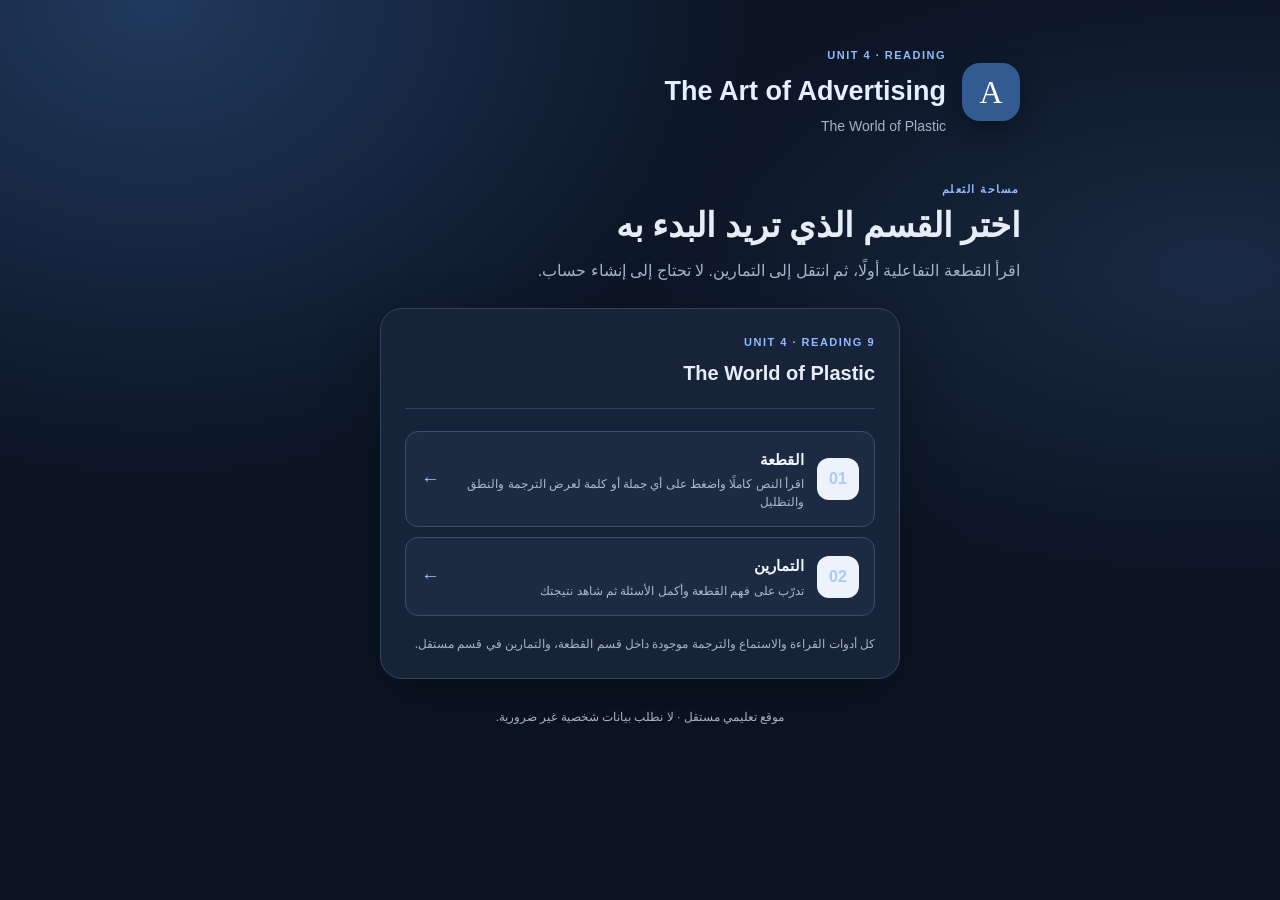
==== public/index.html @ c0469524 "Clarify interactions within the single reading section" ====
<!doctype html>
<html lang="ar" dir="rtl"><head><meta charset="utf-8"><meta name="viewport" content="width=device-width,initial-scale=1"><meta name="theme-color" content="#10233f"><meta name="description" content="The Art of Advertising — The World of Plastic"><title>The Art of Advertising | مساحة التعلم</title><link rel="stylesheet" href="./styles.css?v=5"><script src="./app.js" defer></script></head>
<body><main class="shell"><header class="brand"><div class="brand-mark" aria-hidden="true">A</div><div><p class="eyebrow">UNIT 4 · READING</p><h1>The Art of Advertising</h1><p class="subtitle">The World of Plastic</p></div></header>
<section class="intro"><p class="eyebrow">مساحة التعلم</p><h2>اختر القسم الذي تريد البدء به</h2><p>اقرأ القطعة التفاعلية أولًا، ثم انتقل إلى التمارين. لا تحتاج إلى إنشاء حساب.</p></section>
<section class="auth-card home-card" aria-label="أقسام الدرس"><div class="account-top"><div><p class="eyebrow">UNIT 4 · READING 9</p><h2>The World of Plastic</h2></div></div>
<nav class="learning-menu" aria-label="أقسام الدرس"><a class="learning-link" href="./textbook.html"><span class="menu-number">01</span><span><strong>القطعة</strong><small>اقرأ النص كاملًا واضغط على أي جملة أو كلمة لعرض الترجمة والنطق والتظليل</small></span><span class="menu-arrow" aria-hidden="true">←</span></a><a class="learning-link" href="./quiz.html"><span class="menu-number">02</span><span><strong>التمارين</strong><small>تدرّب على فهم القطعة وأكمل الأسئلة ثم شاهد نتيجتك</small></span><span class="menu-arrow" aria-hidden="true">←</span></a></nav><p class="home-note">كل أدوات القراءة والاستماع والترجمة موجودة داخل قسم القطعة، والتمارين في قسم مستقل.</p></section><footer><p>موقع تعليمي مستقل · لا نطلب بيانات شخصية غير ضرورية.</p></footer></main></body></html>
---- public/styles.css ----
:root{color-scheme:light;--navy:#10233f;--blue:#2457a6;--ink:#17263c;--muted:#68778d;--line:#dce4ef;--paper:#fff;--bg:#f3f6fb;--mint:#e9f7f2}*{box-sizing:border-box}body{margin:0;min-height:100vh;background:radial-gradient(circle at 15% 5%,#e3edff 0,transparent 34%),var(--bg);color:var(--ink);font-family:Tahoma,Arial,sans-serif;line-height:1.7}.shell{width:min(100% - 32px,760px);margin:0 auto;padding:46px 0 24px}.brand{display:flex;align-items:center;gap:16px;color:var(--navy)}.brand-mark{display:grid;place-items:center;width:58px;height:58px;border-radius:18px;background:var(--navy);color:#fff;font-family:Georgia,serif;font-size:32px;box-shadow:0 10px 24px #10233f24}.eyebrow{margin:0 0 4px;color:var(--blue);font-size:11px;font-weight:800;letter-spacing:1.5px}h1,h2,p{margin-top:0}h1{margin-bottom:0;font-size:clamp(20px,4vw,27px);direction:ltr;text-align:right}.subtitle{margin:0;color:var(--muted);font-size:14px;direction:ltr;text-align:right}.intro{margin:42px 0 24px;max-width:620px}.intro h2{margin:4px 0 8px;font-size:clamp(23px,5vw,34px);line-height:1.35}.intro>p:last-child{margin:0;color:var(--muted)}.auth-card{max-width:520px;margin-inline:auto;padding:24px;background:var(--paper);border:1px solid var(--line);border-radius:22px;box-shadow:0 18px 50px #19365d0d}.tabs{display:grid;grid-template-columns:1fr 1fr;gap:6px;padding:5px;background:#f0f3f8;border-radius:13px;margin-bottom:24px}.tab,button,input{font:inherit}.tab{border:0;border-radius:10px;padding:10px 8px;background:transparent;color:#526176;font-weight:700;cursor:pointer}.tab.active{background:#fff;color:var(--navy);box-shadow:0 2px 8px #152b4912}form h2,.account-panel h2{font-size:23px;margin-bottom:4px}.form-hint{color:var(--muted);font-size:14px;margin-bottom:20px}label{display:block;font-weight:700;font-size:14px;margin:15px 0 6px}input{width:100%;min-height:48px;padding:10px 13px;border:1px solid #cbd6e5;border-radius:11px;background:#fff;color:var(--ink);outline:none}input:focus{border-color:var(--blue);box-shadow:0 0 0 3px #2457a61a}small{display:block;color:var(--muted);font-size:11px;margin-top:5px}.primary,.secondary{width:100%;min-height:48px;border:0;border-radius:12px;font-weight:800;cursor:pointer;margin-top:14px}.primary{background:var(--navy);color:#fff}.primary:disabled{opacity:.65;cursor:wait}.secondary{background:#edf2f8;color:var(--navy)}.message{min-height:24px;margin:12px 0 0;font-size:13px;color:#a12a2a}.message.success{color:#176b4b}.account-panel{text-align:center;padding:14px 0 2px}.success-mark{display:grid;place-items:center;width:54px;height:54px;border-radius:50%;margin:0 auto 12px;background:var(--mint);color:#176b4b;font-size:28px;font-weight:900}.account-panel p{margin-bottom:8px}footer{text-align:center;color:var(--muted);font-size:12px;margin-top:28px}[hidden]{display:none!important}@media(max-width:520px){.shell{padding-top:28px}.intro{margin-top:32px}.auth-card{padding:18px;border-radius:18px}}
.account-panel{text-align:right;padding:0}.account-top{display:flex;align-items:center;justify-content:space-between;gap:12px;padding-bottom:18px;border-bottom:1px solid var(--line)}.account-top h2{margin:0;font-size:20px}.logout-link{border:0;background:#edf2f8;color:var(--navy);border-radius:9px;padding:8px 12px;font:inherit;font-size:12px;font-weight:700;cursor:pointer}.lesson-heading{display:flex;justify-content:space-between;align-items:center;padding:25px 0 12px}.lesson-heading h2{direction:ltr;text-align:right;font-size:clamp(22px,4vw,30px);margin:2px 0}.lesson-heading .form-hint{margin:0}.lesson-number{display:grid;place-items:center;width:48px;height:48px;border-radius:15px;background:#edf2fb;color:var(--blue);font-weight:900}.learning-section{padding:20px 0;border-top:1px solid var(--line)}.section-heading{display:flex;justify-content:space-between;align-items:center;gap:10px}.section-heading h3{font-size:19px;margin:0}.section-tag{padding:5px 10px;border-radius:20px;background:#edf2fb;color:var(--blue);font-size:11px;font-weight:700}.section-note{font-size:12px;color:var(--muted);margin:10px 0 14px}.speed-control{display:flex;align-items:center;gap:10px;margin:14px 0;padding:10px 12px;background:#f5f7fb;border-radius:12px;font-size:12px}.speed-control label{margin:0;white-space:nowrap}.speed-control input{min-height:0;padding:0;flex:1;accent-color:var(--blue)}.speed-control output{min-width:42px;text-align:left;direction:ltr;font-weight:700}.reading-list,.vocabulary-grid{display:grid;gap:10px}.reading-card,.vocab-card{border:1px solid var(--line);border-radius:13px;padding:13px;background:#fff}.reading-card-top{display:flex;justify-content:space-between;align-items:center;gap:10px}.reading-card-top strong{font-size:11px;color:var(--blue)}.sentence-en{direction:ltr;text-align:left;font-family:Arial,sans-serif;font-size:16px;line-height:1.55;margin:10px 0}.sentence-ar{margin:8px 0 0;padding-top:8px;border-top:1px dashed var(--line);font-size:13px;color:#40516a}.sentence-ar[hidden]{display:none}.mini-actions{display:flex;gap:7px;flex-wrap:wrap}.mini-button{border:1px solid var(--line);background:#f7f9fc;color:var(--navy);border-radius:8px;padding:6px 10px;font:inherit;font-size:11px;cursor:pointer}.mini-button:focus-visible,.tab:focus-visible,button:focus-visible{outline:3px solid #7da6e8;outline-offset:2px}.vocabulary-grid{grid-template-columns:repeat(2,minmax(0,1fr))}.vocab-card{min-width:0}.vocab-word{font-family:Arial,sans-serif;direction:ltr;text-align:left;font-weight:700;font-size:16px;margin:0 0 7px}.vocab-meaning{font-size:13px;color:#40516a;margin:10px 0 0}.vocab-meaning[hidden]{display:none}.quiz-question{padding:13px 0;border-bottom:1px solid var(--line)}.quiz-question p{margin:0 0 9px;font-size:14px;font-weight:700}.quiz-options{display:grid;gap:7px}.quiz-option{display:flex;align-items:center;gap:8px;padding:8px 10px;border:1px solid var(--line);border-radius:9px;font-size:13px;cursor:pointer}.quiz-option input{width:16px;min-height:16px;margin:0;accent-color:var(--blue)}.quiz-result{font-size:13px;font-weight:700;margin:12px 0 0;color:#176b4b}.lesson-message{min-height:20px;font-size:12px;color:var(--muted);margin:10px 0 0}@media(max-width:420px){.vocabulary-grid{grid-template-columns:1fr}.account-top{align-items:flex-start}.speed-control{gap:7px}}


.local-badge{display:inline-flex;align-items:center;padding:6px 10px;border-radius:20px;background:#e9f7f2;color:#176b4b;font-size:11px;font-weight:800;white-space:nowrap}

/* Separate learning pages */
.page-nav{display:flex;flex-wrap:wrap;gap:7px;margin:22px 0 0;padding:7px;background:#eaf0f8;border-radius:13px}
.page-nav a{flex:1 1 auto;text-align:center;text-decoration:none;color:#526176;padding:9px 12px;border-radius:9px;font-size:13px;font-weight:700}
.page-nav a.current{background:#fff;color:var(--navy);box-shadow:0 2px 8px #152b4912}
.page-intro{margin-top:30px}
.lesson-page{margin-top:0}
.learning-menu{display:grid;gap:10px;margin-top:22px}
.learning-link{display:flex;align-items:center;gap:13px;padding:15px;border:1px solid var(--line);border-radius:13px;background:#fff;color:var(--ink);text-decoration:none;transition:border-color .15s,transform .15s}
.learning-link:hover{border-color:#9db5d8;transform:translateY(-1px)}
.learning-link>span:nth-child(2){display:grid;gap:3px;flex:1}
.learning-link strong{font-size:15px;color:var(--navy)}
.learning-link small{margin:0;font-size:12px;line-height:1.5}
.menu-number{display:grid;place-items:center;flex:0 0 42px;height:42px;border-radius:12px;background:#edf2fb;color:var(--blue);font-weight:900}
.menu-arrow{font-size:19px;color:var(--blue)}
.home-note{margin:18px 0 0;color:var(--muted);font-size:12px}
@media(max-width:420px){.page-nav{gap:4px}.page-nav a{padding:8px 7px;font-size:12px}.learning-link{padding:12px;gap:9px}}

/* Dark learning theme */
:root{color-scheme:dark;--navy:#e6efff;--blue:#8db8ff;--ink:#e7edf7;--muted:#a5b2c7;--line:#34445c;--paper:#172338;--bg:#0b1423;--mint:#173c36}
body{background:radial-gradient(ellipse at 12% 0%,#20395d 0,transparent 38%),radial-gradient(ellipse at 95% 30%,#1a2a43 0,transparent 35%),#0b1423;color:var(--ink)}
.brand{color:#e6efff}.brand-mark{background:#315b91;color:#fff;box-shadow:0 10px 28px #0005}
.eyebrow{color:#91baff}.subtitle{color:#a5b2c7}
.auth-card{background:#172338;border-color:#34445c;box-shadow:0 20px 55px #0004}
.tabs{background:#101c2e}.tab{color:#b5c2d5}.tab.active{background:#263a57;color:#fff;box-shadow:0 2px 9px #0004}
input{background:#0f1b2d;border-color:#40516a;color:#edf4ff}
input:focus{border-color:#8db8ff;box-shadow:0 0 0 3px #8db8ff25}
.primary{background:#315f96;color:#fff}.secondary,.logout-link{background:#253650;color:#e7edf7}
.speed-control{background:#101c2e;color:#dce7f7}.speed-control input{background:transparent;accent-color:#8db8ff}
.reading-card,.vocab-card,.learning-link{background:#1d2b42;border-color:#3a4c66;color:#e7edf7}
.reading-card-top strong,.section-tag,.menu-number{color:#a9caff}
.sentence-ar,.vocab-meaning{color:#c1cee0;border-color:#40516a}
.mini-button,.page-nav{background:#253650;border-color:#40516a;color:#e4edfb}
.page-nav a{color:#c3d0e3}.page-nav a.current{background:#3b5d88;color:#fff;box-shadow:0 2px 8px #0004}
.lesson-number{background:#253b5b;color:#a9caff}

.quiz-option{border-color:#40516a;color:#e7edf7}.quiz-option:has(input:checked){background:#263e5e;border-color:#8db8ff}
.local-badge{background:#173c36;color:#a9ead4}
.learning-link:hover{border-color:#8db8ff;background:#233650}
.learning-link strong{color:#f0f5ff}.learning-link small{color:#aab9cf}
.menu-arrow{color:#9dc2ff}.home-note,footer,.section-note,.lesson-message{color:#a5b2c7}
.success-mark{background:#173c36;color:#a9ead4}
.message.success,.quiz-result{color:#8de0bd}
@media(prefers-reduced-motion:reduce){*{scroll-behavior:auto!important;transition:none!important}}


/* Final practice result page */
.final-score{display:grid;gap:5px;text-align:center;padding:22px 16px;margin-bottom:20px;border:1px solid #3b705f;border-radius:16px;background:#173c36}.final-score strong{font-size:clamp(32px,8vw,46px);line-height:1.2;color:#a9ead4;direction:ltr}.final-score span{font-size:14px;color:#d3eee4}.wrong-list{display:grid;gap:12px}.wrong-answer{padding:14px;border:1px solid #704b56;border-radius:12px;background:#2b2635}.wrong-question{font-weight:800;margin-bottom:10px}.answer-line{margin:6px 0;font-size:13px}.answer-line strong{color:#ffb5b5}.correct-line strong{color:#8de0bd}.result-retry{display:grid;place-items:center;text-decoration:none;text-align:center;padding:12px}.result-empty{padding:16px;border:1px solid #3b705f;border-radius:12px;background:#173c36;color:#a9ead4;text-align:center;font-weight:800}

/* Clear navigation from final results */
.result-home{display:grid;place-items:center;text-decoration:none;text-align:center;padding:14px 16px;min-height:56px;font-size:16px;font-weight:900;letter-spacing:.1px;box-shadow:0 6px 18px #0003;border:2px solid #8db8ff}
.result-home:focus-visible{outline:3px solid #a9caff;outline-offset:4px}

/* Interactive word pronunciation and four practice formats */
.word-token{display:inline;border:0;padding:0 1px;margin:0;background:transparent;color:inherit;font:inherit;line-height:inherit;text-decoration:underline;text-decoration-style:dotted;text-decoration-color:#8db8ff;text-underline-offset:3px;cursor:pointer;border-radius:3px}
.word-token:hover,.word-token:focus-visible{background:#315f9630;outline:2px solid #8db8ff;outline-offset:2px}
.quiz-section-title{margin:24px 0 8px;padding:10px 12px;border-right:4px solid #8db8ff;border-radius:8px;background:#253650;color:#f0f5ff;font-size:15px}
.quiz-question{scroll-margin-top:16px}

/* Keep sentence actions on the left side of each English sentence */
.sentence-row{display:grid;grid-template-columns:minmax(0,1fr) auto;gap:10px;align-items:start;padding:5px 0}
.sentence-row .sentence-en{grid-column:1;grid-row:1;min-width:0;margin:9px 0}
.sentence-row .mini-actions{grid-column:2;grid-row:1;display:grid;justify-items:stretch;gap:6px;padding-top:5px}
.sentence-row .sentence-ar{grid-column:1/-1;grid-row:2;margin-top:0}
@media(max-width:380px){.sentence-row{gap:6px}.sentence-row .mini-button{padding:6px 7px;font-size:10px}}


/* Interactive textbook page 60 recreation based on the supplied source page */
.textbook-body{background:#e7eaf0;color:#292b31}
.textbook-shell{width:min(100% - 24px,1040px);margin:0 auto;padding:18px 0 32px}
.textbook-top{margin-top:18px;background:#a85b9e;color:#fff}
.textbook-unit{padding:12px 24px;font:22px Georgia,serif;letter-spacing:.2px}
.textbook-unit span{margin-inline-start:16px}
.textbook-reading{display:flex;align-items:center;gap:12px;padding:14px 24px;background:#fff;color:#222;font-size:27px;font-weight:800}
.textbook-reading strong{font-size:38px;color:#39aa70}
.textbook-before{padding:14px 24px;background:#fff;color:#333}
.textbook-before h2{color:#38a96f;font-size:19px;margin:0 0 8px}
.textbook-before p{margin:5px 0;font:14px Arial,sans-serif;direction:ltr;text-align:left}
.textbook-before b{display:inline-block;margin-right:8px}
.textbook-paper{position:relative;margin:0 auto;background:#fff;color:#252525;border:1px solid #c9c9c9;box-shadow:0 5px 12px #0002;padding:24px 28px 18px 54px}
.textbook-title{display:flex;align-items:baseline;justify-content:space-between;gap:10px;margin:0 0 16px;padding:0 0 12px;border-bottom:1px solid #e3e3e3}
.textbook-title span{font:bold clamp(28px,5vw,48px) Arial,sans-serif;letter-spacing:-1.5px;color:#a75f69;text-shadow:2px 3px 2px #bbb}
.textbook-title small{font:11px Tahoma,sans-serif;color:#666;white-space:nowrap}
.textbook-columns{position:relative;columns:2;column-gap:30px;column-rule:1px solid #ddd;direction:ltr}
.textbook-paragraph{position:relative;break-inside:avoid-column;display:flex;gap:7px;margin:0 0 8px;direction:ltr}
.textbook-paragraph-number{flex:0 0 13px;color:#b45d62;font:14px Georgia,serif}
.textbook-paragraph-content{min-width:0;flex:1}
.textbook-paragraph .sentence-row{direction:rtl;grid-template-columns:minmax(0,1fr) 74px;gap:6px;border-bottom:1px dotted #eee}
.textbook-paragraph .sentence-en{font:14px/1.38 Georgia,"Times New Roman",serif;color:#252525;margin:3px 0;overflow-wrap:anywhere}
.textbook-paragraph .mini-actions{display:grid;grid-column:2;grid-row:1;align-content:start;gap:4px}
.textbook-paragraph .mini-button{padding:3px 4px;font:10px Tahoma,sans-serif;white-space:nowrap;background:#f2f4f8;color:#23364f;border-color:#d5dbe4}
.textbook-paragraph .sentence-ar{grid-column:1/-1;grid-row:2;font:12px/1.55 Tahoma,sans-serif;color:#34465f;margin:0;padding:5px 0}
.textbook-paragraph .word-token{color:inherit;text-decoration-color:#9aabbf}
.textbook-timeline{margin:18px 0 0;padding:12px 18px;background:#ffedcf;color:#332b26;border:1px solid #e8d6b4}
.timeline-years{display:flex;justify-content:space-between;border-top:2px solid #c9a777;padding-top:7px;font:13px Georgia,serif;direction:ltr}
.textbook-timeline p{margin:10px 0 0;font:bold italic 15px Georgia,serif;direction:ltr;text-align:left}
.textbook-footer{display:flex;justify-content:space-between;color:#68778d;font-size:12px;margin-top:12px}
@media(max-width:700px){.textbook-paper{padding:16px 12px 14px 20px}.textbook-columns{columns:1}.textbook-title{display:block}.textbook-title small{display:block;margin-top:4px}.textbook-paragraph .sentence-row{direction:rtl;grid-template-columns:minmax(0,1fr) 70px}.textbook-paragraph .sentence-en{font-size:15px}}


/* More readable textbook lines and contextual word tools */
.textbook-paragraph .sentence-row{
  row-gap:7px;
  padding:9px 0 11px;
  margin:0 0 5px;
  border-bottom:1px solid #e5e8ed;
}
.textbook-paragraph .sentence-en{
  line-height:1.78;
  letter-spacing:.08px;
}
.textbook-paragraph .mini-actions{padding-top:8px}
.textbook-paragraph .word-action-panel{
  grid-column:1/-1;
  grid-row:2;
  display:flex;
  align-items:center;
  flex-wrap:wrap;
  gap:7px;
  padding:7px 9px;
  border:1px solid #cbd9ec;
  border-radius:9px;
  background:#edf4ff;
  direction:rtl;
}
.textbook-paragraph .word-action-panel[hidden]{display:none}
.textbook-paragraph .word-action-panel .mini-button{
  min-height:30px;
  padding:5px 9px;
  font-size:11px;
  background:#fff;
  border-color:#b8cbe4;
}
.textbook-paragraph .selected-word-meaning{
  flex-basis:100%;
  color:#243d5e;
  font:12px/1.7 Tahoma,sans-serif;
}
.textbook-paragraph .word-token.selected{
  background:#ffe08a;
  color:#30220a;
  outline:2px solid #e3b84f;
  outline-offset:1px;
  border-radius:3px;
  text-decoration:none;
}
.textbook-paragraph .sentence-ar{grid-row:3}
@media(max-width:700px){
  .textbook-paragraph .sentence-row{padding:11px 0 13px;row-gap:9px}
  .textbook-paragraph .sentence-en{font-size:16px;line-height:1.85}
  .textbook-paragraph .mini-actions{gap:6px}
}


/* Keep sentence controls in a dedicated left column beside each sentence. */
.textbook-paragraph .sentence-row{
  display:grid;
  grid-template-columns:112px minmax(0,1fr);
  grid-template-rows:auto auto auto;
  column-gap:12px;
  row-gap:6px;
  align-items:start;
  padding:10px 0 12px;
  margin:0 0 5px;
  border-bottom:1px solid #e5e8ed;
  direction:ltr;
}
.textbook-paragraph .sentence-row .sentence-en{
  grid-column:2;
  grid-row:1;
  width:100%;
  margin:0;
  font-size:15px;
  line-height:1.75;
  overflow-wrap:break-word;
  direction:ltr;
}
.textbook-paragraph .sentence-row .mini-actions{
  grid-column:1;
  grid-row:1;
  display:flex;
  flex-direction:column;
  flex-wrap:wrap;
  justify-content:flex-start;
  align-items:stretch;
  gap:6px;
  padding:0;
  direction:rtl;
}
.textbook-paragraph .sentence-row .mini-actions .mini-button{
  min-height:30px;
  padding:5px 8px;
  font-size:11px;
}
.textbook-paragraph .sentence-row .word-action-panel{grid-column:2;grid-row:2}
.textbook-paragraph .sentence-row .sentence-ar{
  grid-column:2;
  grid-row:3;
  width:100%;
  margin:0;
  padding:5px 8px;
  border-right:3px solid #8db8ff;
  border-radius:4px;
  background:#f5f8fd;
  font-size:13px;
  line-height:1.7;
  direction:rtl;
}
@media(max-width:700px){
  .textbook-paragraph .sentence-row{
    grid-template-columns:minmax(0,1fr);
    grid-template-rows:auto auto auto auto;
    row-gap:8px;
    padding:11px 0 13px;
  }
  .textbook-paragraph .sentence-row .sentence-en{grid-column:1;grid-row:1;font-size:16px;line-height:1.8}
  .textbook-paragraph .sentence-row .mini-actions{
    grid-column:1;grid-row:2;flex-direction:row;align-items:center;flex-wrap:wrap;gap:7px;
  }
  .textbook-paragraph .sentence-row .word-action-panel{grid-column:1;grid-row:3}
  .textbook-paragraph .sentence-row .sentence-ar{grid-column:1;grid-row:4}
}
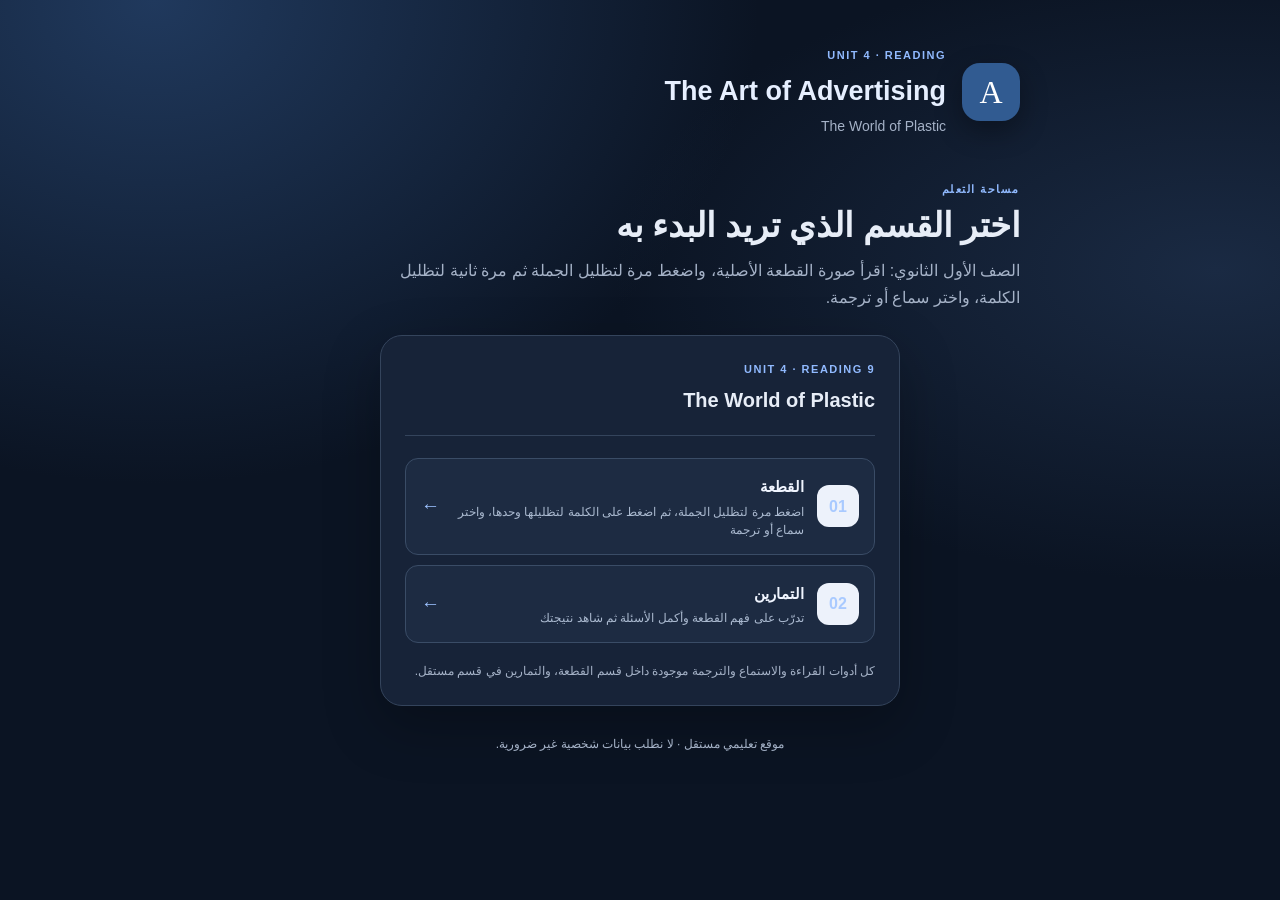
==== commit 81afd282: "Clarify first-secondary reading interaction" ====
--- a/public/index.html
+++ b/public/index.html
@@ -1,6 +1,6 @@
 <!doctype html>
-<html lang="ar" dir="rtl"><head><meta charset="utf-8"><meta name="viewport" content="width=device-width,initial-scale=1"><meta name="theme-color" content="#10233f"><meta name="description" content="The Art of Advertising — The World of Plastic"><title>The Art of Advertising | مساحة التعلم</title><link rel="stylesheet" href="./styles.css?v=5"><script src="./app.js" defer></script></head>
+<html lang="ar" dir="rtl"><head><meta charset="utf-8"><meta name="viewport" content="width=device-width,initial-scale=1"><meta name="theme-color" content="#10233f"><meta name="description" content="The Art of Advertising — The World of Plastic"><title>The Art of Advertising | مساحة التعلم</title><link rel="stylesheet" href="./styles.css?v=9"><script src="./app.js" defer></script></head>
 <body><main class="shell"><header class="brand"><div class="brand-mark" aria-hidden="true">A</div><div><p class="eyebrow">UNIT 4 · READING</p><h1>The Art of Advertising</h1><p class="subtitle">The World of Plastic</p></div></header>
-<section class="intro"><p class="eyebrow">مساحة التعلم</p><h2>اختر القسم الذي تريد البدء به</h2><p>اقرأ القطعة التفاعلية أولًا، ثم انتقل إلى التمارين. لا تحتاج إلى إنشاء حساب.</p></section>
+<section class="intro"><p class="eyebrow">مساحة التعلم</p><h2>اختر القسم الذي تريد البدء به</h2><p>الصف الأول الثانوي: اقرأ صورة القطعة الأصلية، واضغط مرة لتظليل الجملة ثم مرة ثانية لتظليل الكلمة، واختر سماع أو ترجمة.</p></section>
 <section class="auth-card home-card" aria-label="أقسام الدرس"><div class="account-top"><div><p class="eyebrow">UNIT 4 · READING 9</p><h2>The World of Plastic</h2></div></div>
-<nav class="learning-menu" aria-label="أقسام الدرس"><a class="learning-link" href="./textbook.html"><span class="menu-number">01</span><span><strong>القطعة</strong><small>اقرأ النص كاملًا واضغط على أي جملة أو كلمة لعرض الترجمة والنطق والتظليل</small></span><span class="menu-arrow" aria-hidden="true">←</span></a><a class="learning-link" href="./quiz.html"><span class="menu-number">02</span><span><strong>التمارين</strong><small>تدرّب على فهم القطعة وأكمل الأسئلة ثم شاهد نتيجتك</small></span><span class="menu-arrow" aria-hidden="true">←</span></a></nav><p class="home-note">كل أدوات القراءة والاستماع والترجمة موجودة داخل قسم القطعة، والتمارين في قسم مستقل.</p></section><footer><p>موقع تعليمي مستقل · لا نطلب بيانات شخصية غير ضرورية.</p></footer></main></body></html>+<nav class="learning-menu" aria-label="أقسام الدرس"><a class="learning-link" href="./textbook.html"><span class="menu-number">01</span><span><strong>القطعة</strong><small>اضغط مرة لتظليل الجملة، ثم اضغط على الكلمة لتظليلها وحدها، واختر سماع أو ترجمة</small></span><span class="menu-arrow" aria-hidden="true">←</span></a><a class="learning-link" href="./quiz.html"><span class="menu-number">02</span><span><strong>التمارين</strong><small>تدرّب على فهم القطعة وأكمل الأسئلة ثم شاهد نتيجتك</small></span><span class="menu-arrow" aria-hidden="true">←</span></a></nav><p class="home-note">كل أدوات القراءة والاستماع والترجمة موجودة داخل قسم القطعة، والتمارين في قسم مستقل.</p></section><footer><p>موقع تعليمي مستقل · لا نطلب بيانات شخصية غير ضرورية.</p></footer></main></body></html>
--- a/public/styles.css
+++ b/public/styles.css
@@ -70,158 +70,45 @@
 @media(max-width:380px){.sentence-row{gap:6px}.sentence-row .mini-button{padding:6px 7px;font-size:10px}}
 
 
-/* Interactive textbook page 60 recreation based on the supplied source page */
-.textbook-body{background:#e7eaf0;color:#292b31}
-.textbook-shell{width:min(100% - 24px,1040px);margin:0 auto;padding:18px 0 32px}
-.textbook-top{margin-top:18px;background:#a85b9e;color:#fff}
-.textbook-unit{padding:12px 24px;font:22px Georgia,serif;letter-spacing:.2px}
-.textbook-unit span{margin-inline-start:16px}
-.textbook-reading{display:flex;align-items:center;gap:12px;padding:14px 24px;background:#fff;color:#222;font-size:27px;font-weight:800}
-.textbook-reading strong{font-size:38px;color:#39aa70}
-.textbook-before{padding:14px 24px;background:#fff;color:#333}
-.textbook-before h2{color:#38a96f;font-size:19px;margin:0 0 8px}
-.textbook-before p{margin:5px 0;font:14px Arial,sans-serif;direction:ltr;text-align:left}
-.textbook-before b{display:inline-block;margin-right:8px}
-.textbook-paper{position:relative;margin:0 auto;background:#fff;color:#252525;border:1px solid #c9c9c9;box-shadow:0 5px 12px #0002;padding:24px 28px 18px 54px}
-.textbook-title{display:flex;align-items:baseline;justify-content:space-between;gap:10px;margin:0 0 16px;padding:0 0 12px;border-bottom:1px solid #e3e3e3}
-.textbook-title span{font:bold clamp(28px,5vw,48px) Arial,sans-serif;letter-spacing:-1.5px;color:#a75f69;text-shadow:2px 3px 2px #bbb}
-.textbook-title small{font:11px Tahoma,sans-serif;color:#666;white-space:nowrap}
-.textbook-columns{position:relative;columns:2;column-gap:30px;column-rule:1px solid #ddd;direction:ltr}
-.textbook-paragraph{position:relative;break-inside:avoid-column;display:flex;gap:7px;margin:0 0 8px;direction:ltr}
-.textbook-paragraph-number{flex:0 0 13px;color:#b45d62;font:14px Georgia,serif}
-.textbook-paragraph-content{min-width:0;flex:1}
-.textbook-paragraph .sentence-row{direction:rtl;grid-template-columns:minmax(0,1fr) 74px;gap:6px;border-bottom:1px dotted #eee}
-.textbook-paragraph .sentence-en{font:14px/1.38 Georgia,"Times New Roman",serif;color:#252525;margin:3px 0;overflow-wrap:anywhere}
-.textbook-paragraph .mini-actions{display:grid;grid-column:2;grid-row:1;align-content:start;gap:4px}
-.textbook-paragraph .mini-button{padding:3px 4px;font:10px Tahoma,sans-serif;white-space:nowrap;background:#f2f4f8;color:#23364f;border-color:#d5dbe4}
-.textbook-paragraph .sentence-ar{grid-column:1/-1;grid-row:2;font:12px/1.55 Tahoma,sans-serif;color:#34465f;margin:0;padding:5px 0}
-.textbook-paragraph .word-token{color:inherit;text-decoration-color:#9aabbf}
-.textbook-timeline{margin:18px 0 0;padding:12px 18px;background:#ffedcf;color:#332b26;border:1px solid #e8d6b4}
-.timeline-years{display:flex;justify-content:space-between;border-top:2px solid #c9a777;padding-top:7px;font:13px Georgia,serif;direction:ltr}
-.textbook-timeline p{margin:10px 0 0;font:bold italic 15px Georgia,serif;direction:ltr;text-align:left}
-.textbook-footer{display:flex;justify-content:space-between;color:#68778d;font-size:12px;margin-top:12px}
-@media(max-width:700px){.textbook-paper{padding:16px 12px 14px 20px}.textbook-columns{columns:1}.textbook-title{display:block}.textbook-title small{display:block;margin-top:4px}.textbook-paragraph .sentence-row{direction:rtl;grid-template-columns:minmax(0,1fr) 70px}.textbook-paragraph .sentence-en{font-size:15px}}
-
-
-/* More readable textbook lines and contextual word tools */
-.textbook-paragraph .sentence-row{
-  row-gap:7px;
-  padding:9px 0 11px;
-  margin:0 0 5px;
-  border-bottom:1px solid #e5e8ed;
+/* Original textbook page image and two-step sentence/word selection */
+.textbook-body{color-scheme:light;background:#edf2f7;color:#17263c}
+.textbook-shell{width:min(100% - 24px,1040px);margin:0 auto;padding:20px 0 34px}
+.textbook-nav{display:flex;align-items:center;gap:10px;margin:0 0 18px;color:#64748b;font-size:13px}
+.textbook-nav a,.textbook-page-footer a{color:#2457a6;text-decoration:none;font-weight:700}
+.textbook-nav a:last-child{margin-inline-start:auto}
+.textbook-intro{max-width:850px;margin:0 auto 16px;text-align:right}
+.textbook-intro h1{direction:rtl;text-align:right;color:#10233f;font-size:clamp(24px,4vw,34px);margin:4px 0 8px}
+.textbook-intro>p:last-child{color:#526176;line-height:1.8;margin:0}
+.textbook-interaction{max-width:920px;margin:0 auto}
+.textbook-body .speed-control{display:flex;align-items:center;gap:12px;max-width:650px;margin:12px auto 8px;padding:10px 14px;background:#fff;border:1px solid #d9e2ee;border-radius:13px;color:#20334d}
+.textbook-body .speed-control label{margin:0;white-space:nowrap;font-weight:700;font-size:13px}
+.textbook-body .speed-control input{flex:1;min-height:24px;padding:0;accent-color:#2457a6}
+#speed-value{min-width:48px;text-align:center;font-weight:800;color:#2457a6;direction:ltr}
+.textbook-body #lesson-message{max-width:860px;min-height:0;margin:6px auto;color:#a12a2a;font-size:13px}
+.textbook-image-stage{width:100%;max-width:860px;margin:12px auto 0}
+.textbook-image-wrap{position:relative;width:100%;aspect-ratio:646/639;overflow:hidden;background:#fff;border:1px solid #d4dce7;border-radius:12px;box-shadow:0 14px 36px #10233f18}
+.textbook-source-image{position:absolute;inset:0;display:block;width:100%;height:100%;object-fit:contain;user-select:none;-webkit-user-drag:none}
+.textbook-hotspots{position:absolute;inset:0;display:block;width:100%;height:100%;overflow:visible;touch-action:manipulation}
+.sentence-hit,.word-hit{fill:transparent;stroke:transparent;cursor:pointer;pointer-events:all}
+.sentence-hit:focus-visible,.word-hit:focus-visible{fill:#2457a61c;stroke:#2457a6;stroke-width:1.5;outline:none}
+.textbook-highlight-layer{pointer-events:none}
+.sentence-highlight{fill:#55a5ff55;stroke:#2878c9a6;stroke-width:.8;pointer-events:none}
+.word-highlight{fill:#ffd34f99;stroke:#b87900;stroke-width:1.3;pointer-events:none}
+.textbook-selection{max-width:860px;margin:14px auto 0;padding:14px 16px;background:#fff;border:1px solid #d6e1ef;border-radius:14px;box-shadow:0 8px 22px #10233f0b}
+.textbook-selection[hidden]{display:none}
+.textbook-selection-label{margin:0 0 10px;color:#274365;font-size:14px;font-weight:800}
+.textbook-action-buttons{display:flex;gap:10px}
+.textbook-selection .mini-button{min-width:110px;min-height:42px;padding:8px 18px;border:1px solid #c9d8ea;border-radius:10px;background:#edf4fc;color:#174a83;font:700 14px Tahoma,Arial,sans-serif;cursor:pointer}
+.textbook-selection .mini-button:hover,.textbook-selection .mini-button:focus-visible{background:#dcecff;outline:2px solid #8db8ff;outline-offset:2px}
+.textbook-translation{margin:12px 0 0;padding:10px 12px;border-radius:9px;background:#f1f6fd;color:#203b5d;font-size:15px;line-height:1.8}
+.textbook-page-footer{max-width:860px;margin:18px auto 0;text-align:center;font-size:13px}
+@media(max-width:520px){
+ .textbook-shell{padding-top:14px}
+ .textbook-nav{margin-bottom:12px}
+ .textbook-intro{margin-bottom:12px}
+ .textbook-body .speed-control{gap:8px;padding:9px 10px}
+ .textbook-body .speed-control label{font-size:12px}
+ .textbook-image-wrap{border-radius:8px}
+ .textbook-selection{padding:12px}
+ .textbook-selection .mini-button{flex:1;min-width:0}
 }
-.textbook-paragraph .sentence-en{
-  line-height:1.78;
-  letter-spacing:.08px;
-}
-.textbook-paragraph .mini-actions{padding-top:8px}
-.textbook-paragraph .word-action-panel{
-  grid-column:1/-1;
-  grid-row:2;
-  display:flex;
-  align-items:center;
-  flex-wrap:wrap;
-  gap:7px;
-  padding:7px 9px;
-  border:1px solid #cbd9ec;
-  border-radius:9px;
-  background:#edf4ff;
-  direction:rtl;
-}
-.textbook-paragraph .word-action-panel[hidden]{display:none}
-.textbook-paragraph .word-action-panel .mini-button{
-  min-height:30px;
-  padding:5px 9px;
-  font-size:11px;
-  background:#fff;
-  border-color:#b8cbe4;
-}
-.textbook-paragraph .selected-word-meaning{
-  flex-basis:100%;
-  color:#243d5e;
-  font:12px/1.7 Tahoma,sans-serif;
-}
-.textbook-paragraph .word-token.selected{
-  background:#ffe08a;
-  color:#30220a;
-  outline:2px solid #e3b84f;
-  outline-offset:1px;
-  border-radius:3px;
-  text-decoration:none;
-}
-.textbook-paragraph .sentence-ar{grid-row:3}
-@media(max-width:700px){
-  .textbook-paragraph .sentence-row{padding:11px 0 13px;row-gap:9px}
-  .textbook-paragraph .sentence-en{font-size:16px;line-height:1.85}
-  .textbook-paragraph .mini-actions{gap:6px}
-}
-
-
-/* Keep sentence controls in a dedicated left column beside each sentence. */
-.textbook-paragraph .sentence-row{
-  display:grid;
-  grid-template-columns:112px minmax(0,1fr);
-  grid-template-rows:auto auto auto;
-  column-gap:12px;
-  row-gap:6px;
-  align-items:start;
-  padding:10px 0 12px;
-  margin:0 0 5px;
-  border-bottom:1px solid #e5e8ed;
-  direction:ltr;
-}
-.textbook-paragraph .sentence-row .sentence-en{
-  grid-column:2;
-  grid-row:1;
-  width:100%;
-  margin:0;
-  font-size:15px;
-  line-height:1.75;
-  overflow-wrap:break-word;
-  direction:ltr;
-}
-.textbook-paragraph .sentence-row .mini-actions{
-  grid-column:1;
-  grid-row:1;
-  display:flex;
-  flex-direction:column;
-  flex-wrap:wrap;
-  justify-content:flex-start;
-  align-items:stretch;
-  gap:6px;
-  padding:0;
-  direction:rtl;
-}
-.textbook-paragraph .sentence-row .mini-actions .mini-button{
-  min-height:30px;
-  padding:5px 8px;
-  font-size:11px;
-}
-.textbook-paragraph .sentence-row .word-action-panel{grid-column:2;grid-row:2}
-.textbook-paragraph .sentence-row .sentence-ar{
-  grid-column:2;
-  grid-row:3;
-  width:100%;
-  margin:0;
-  padding:5px 8px;
-  border-right:3px solid #8db8ff;
-  border-radius:4px;
-  background:#f5f8fd;
-  font-size:13px;
-  line-height:1.7;
-  direction:rtl;
-}
-@media(max-width:700px){
-  .textbook-paragraph .sentence-row{
-    grid-template-columns:minmax(0,1fr);
-    grid-template-rows:auto auto auto auto;
-    row-gap:8px;
-    padding:11px 0 13px;
-  }
-  .textbook-paragraph .sentence-row .sentence-en{grid-column:1;grid-row:1;font-size:16px;line-height:1.8}
-  .textbook-paragraph .sentence-row .mini-actions{
-    grid-column:1;grid-row:2;flex-direction:row;align-items:center;flex-wrap:wrap;gap:7px;
-  }
-  .textbook-paragraph .sentence-row .word-action-panel{grid-column:1;grid-row:3}
-  .textbook-paragraph .sentence-row .sentence-ar{grid-column:1;grid-row:4}
-}
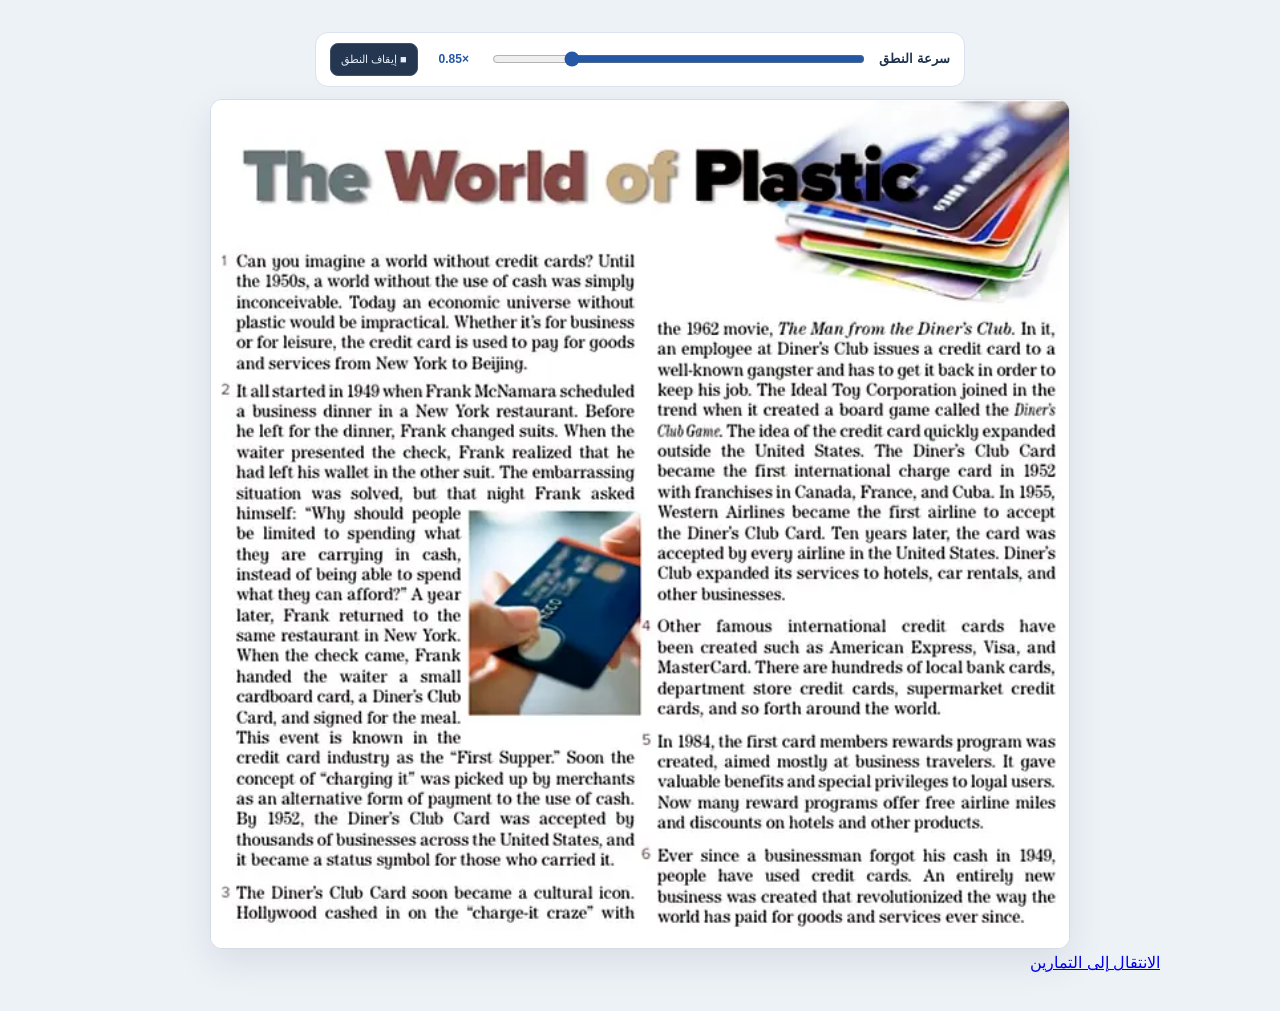
==== commit 65dba619: "Make interactive textbook page the standalone homepage" ====
--- a/public/index.html
+++ b/public/index.html
@@ -1,6 +1,37 @@
 <!doctype html>
-<html lang="ar" dir="rtl"><head><meta charset="utf-8"><meta name="viewport" content="width=device-width,initial-scale=1"><meta name="theme-color" content="#10233f"><meta name="description" content="The Art of Advertising — The World of Plastic"><title>The Art of Advertising | مساحة التعلم</title><link rel="stylesheet" href="./styles.css?v=9"><script src="./app.js" defer></script></head>
-<body><main class="shell"><header class="brand"><div class="brand-mark" aria-hidden="true">A</div><div><p class="eyebrow">UNIT 4 · READING</p><h1>The Art of Advertising</h1><p class="subtitle">The World of Plastic</p></div></header>
-<section class="intro"><p class="eyebrow">مساحة التعلم</p><h2>اختر القسم الذي تريد البدء به</h2><p>الصف الأول الثانوي: اقرأ صورة القطعة الأصلية، واضغط مرة لتظليل الجملة ثم مرة ثانية لتظليل الكلمة، واختر سماع أو ترجمة.</p></section>
-<section class="auth-card home-card" aria-label="أقسام الدرس"><div class="account-top"><div><p class="eyebrow">UNIT 4 · READING 9</p><h2>The World of Plastic</h2></div></div>
-<nav class="learning-menu" aria-label="أقسام الدرس"><a class="learning-link" href="./textbook.html"><span class="menu-number">01</span><span><strong>القطعة</strong><small>اضغط مرة لتظليل الجملة، ثم اضغط على الكلمة لتظليلها وحدها، واختر سماع أو ترجمة</small></span><span class="menu-arrow" aria-hidden="true">←</span></a><a class="learning-link" href="./quiz.html"><span class="menu-number">02</span><span><strong>التمارين</strong><small>تدرّب على فهم القطعة وأكمل الأسئلة ثم شاهد نتيجتك</small></span><span class="menu-arrow" aria-hidden="true">←</span></a></nav><p class="home-note">كل أدوات القراءة والاستماع والترجمة موجودة داخل قسم القطعة، والتمارين في قسم مستقل.</p></section><footer><p>موقع تعليمي مستقل · لا نطلب بيانات شخصية غير ضرورية.</p></footer></main></body></html>+<html lang="ar" dir="rtl">
+<head>
+  <meta charset="utf-8">
+  <meta name="viewport" content="width=device-width,initial-scale=1">
+  <meta name="theme-color" content="#edf2f7">
+  <meta name="description" content="صفحة The World of Plastic الأصلية مع تظليل الجمل والكلمات والاستماع والترجمة.">
+  <title>The World of Plastic | صفحة القراءة</title>
+  <link rel="stylesheet" href="./styles.css?v=10">
+</head>
+<body class="textbook-body">
+  <main class="shell textbook-shell standalone-page">
+    <section class="textbook-interaction" aria-label="صفحة القراءة التفاعلية">
+      <div class="speed-control">
+        <label for="speech-speed">سرعة النطق</label>
+        <input id="speech-speed" type="range" min="0.25" max="1" step="0.05" value="0.85">
+        <output id="speed-value" for="speech-speed">0.85×</output>
+      </div>
+      <p id="lesson-message" class="message" role="status" aria-live="polite"></p>
+      <div id="textbook-page" class="textbook-image-stage" aria-label="صفحة الكتاب The World of Plastic"></div>
+      <section id="textbook-selection" class="textbook-selection" aria-live="polite" hidden>
+        <p id="textbook-selection-label" class="textbook-selection-label"></p>
+        <div class="textbook-action-buttons">
+          <button id="textbook-listen" class="mini-button" type="button">سماع</button>
+          <button id="textbook-translate" class="mini-button" type="button">ترجمة</button>
+        </div>
+        <p id="textbook-translation" class="textbook-translation" hidden></p>
+      </section>
+    </section>
+    <nav class="standalone-practice-link" aria-label="التمارين">
+      <a href="./quiz.html">الانتقال إلى التمارين</a>
+    </nav>
+  </main>
+  <script src="./page60-hotspots.js?v=10" defer></script>
+  <script src="./lesson.js?v=10" defer></script>
+</body>
+</html>
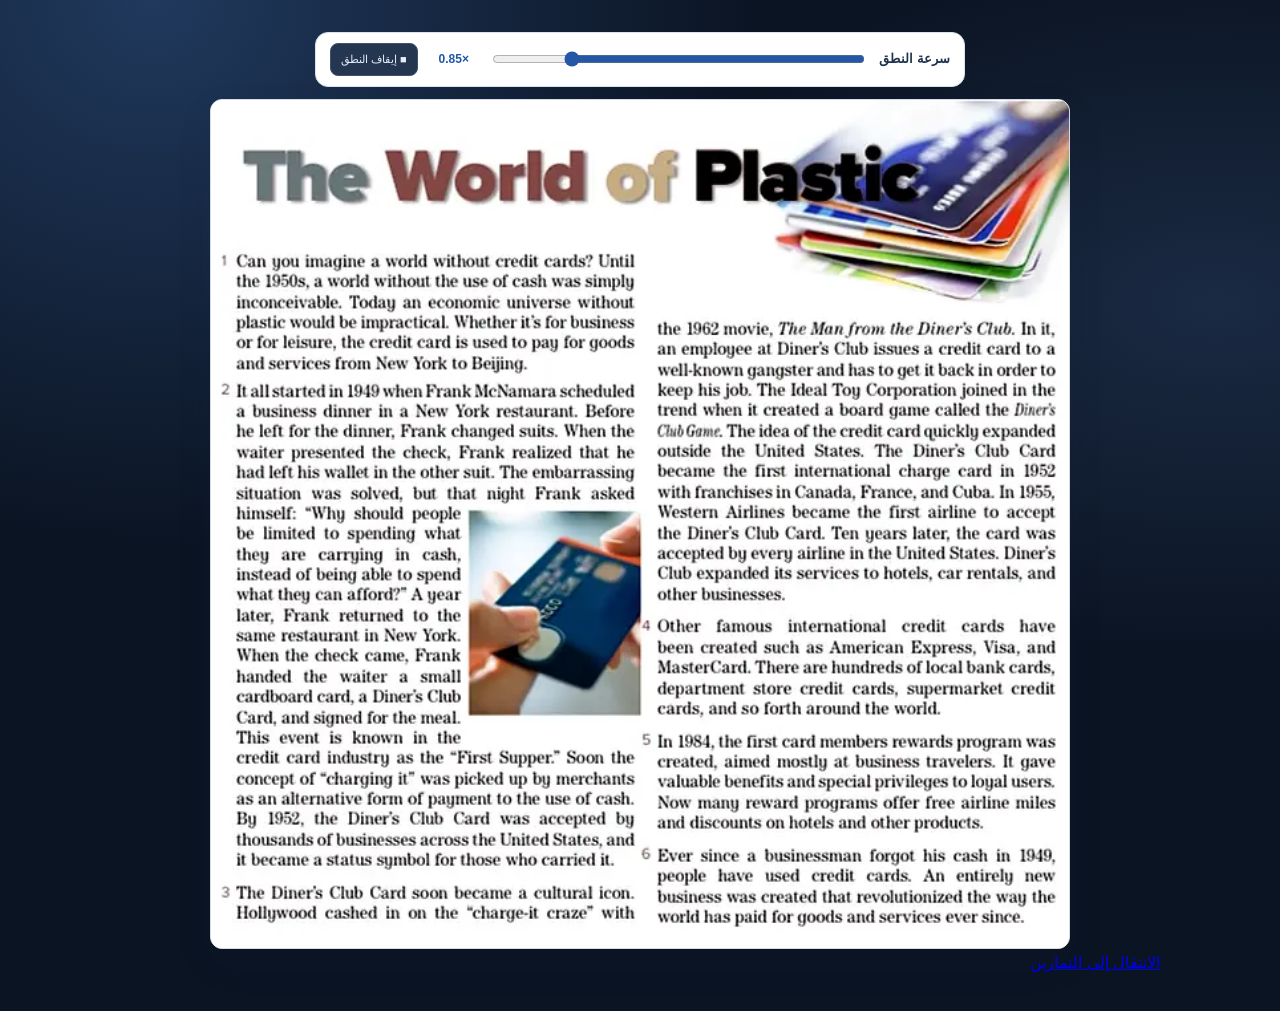
==== commit 399920e7: "Fix stale asset versions and practice label" ====
--- a/public/index.html
+++ b/public/index.html
@@ -3,10 +3,10 @@
 <head>
   <meta charset="utf-8">
   <meta name="viewport" content="width=device-width,initial-scale=1">
-  <meta name="theme-color" content="#edf2f7">
+  <meta name="theme-color" content="#0b1423">
   <meta name="description" content="صفحة The World of Plastic الأصلية مع تظليل الجمل والكلمات والاستماع والترجمة.">
   <title>The World of Plastic | صفحة القراءة</title>
-  <link rel="stylesheet" href="./styles.css?v=10">
+  <link rel="stylesheet" href="./styles.css?v=11">
 </head>
 <body class="textbook-body">
   <main class="shell textbook-shell standalone-page">
@@ -31,7 +31,7 @@
       <a href="./quiz.html">الانتقال إلى التمارين</a>
     </nav>
   </main>
-  <script src="./page60-hotspots.js?v=10" defer></script>
-  <script src="./lesson.js?v=10" defer></script>
+  <script src="./page60-hotspots.js?v=11" defer></script>
+  <script src="./lesson.js?v=11" defer></script>
 </body>
 </html>
--- a/public/styles.css
+++ b/public/styles.css
@@ -71,7 +71,7 @@
 
 
 /* Original textbook page image and two-step sentence/word selection */
-.textbook-body{color-scheme:light;background:#edf2f7;color:#17263c}
+.textbook-body{color-scheme:light;background:radial-gradient(ellipse at 12% 0%,#20395d 0,transparent 38%),radial-gradient(ellipse at 95% 30%,#1a2a43 0,transparent 35%),#0b1423;color:#17263c}
 .textbook-shell{width:min(100% - 24px,1040px);margin:0 auto;padding:20px 0 34px}
 .textbook-nav{display:flex;align-items:center;gap:10px;margin:0 0 18px;color:#64748b;font-size:13px}
 .textbook-nav a,.textbook-page-footer a{color:#2457a6;text-decoration:none;font-weight:700}
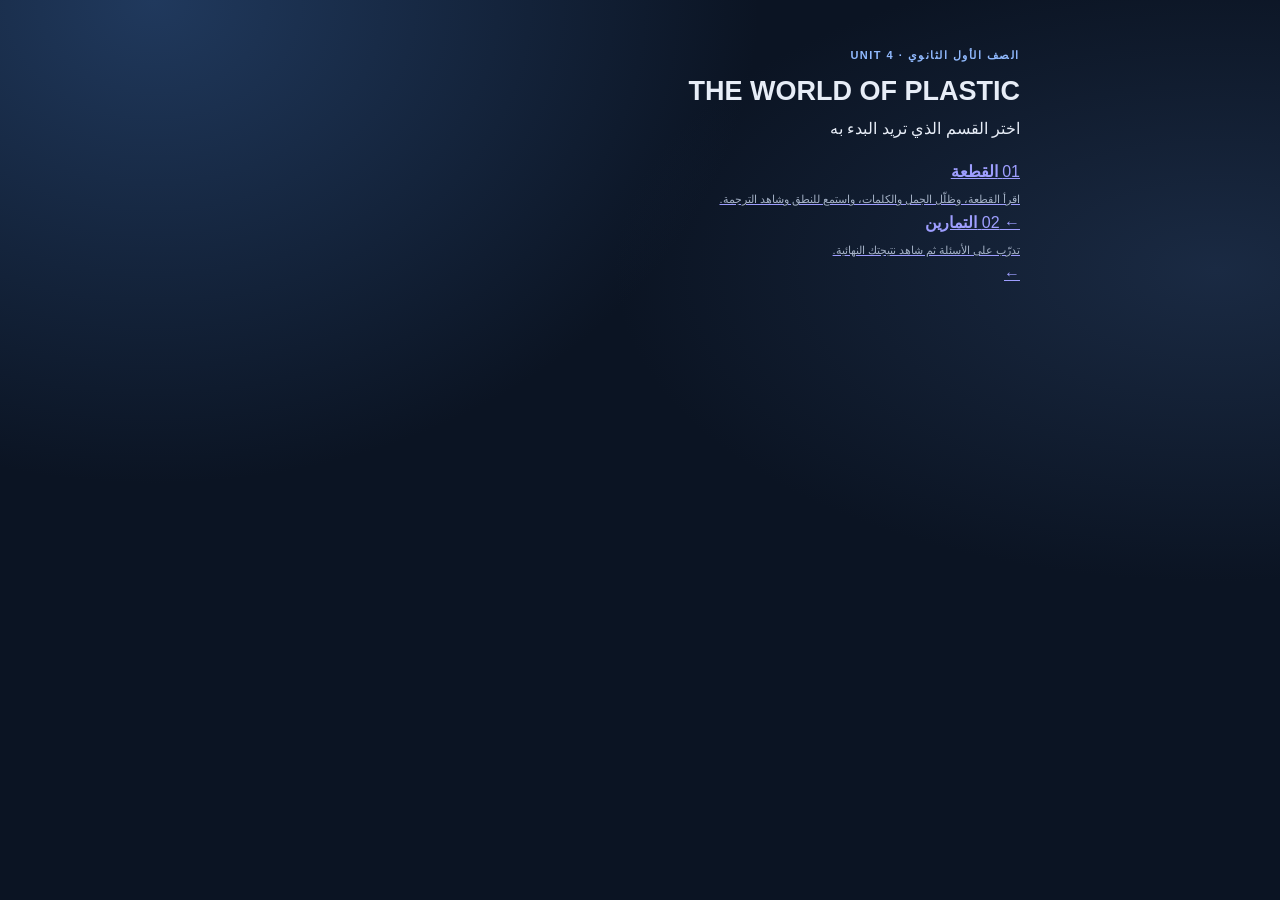
==== commit de759b3b: "Add homepage choices for reading and practice" ====
--- a/public/index.html
+++ b/public/index.html
@@ -3,35 +3,36 @@
 <head>
   <meta charset="utf-8">
   <meta name="viewport" content="width=device-width,initial-scale=1">
-  <meta name="theme-color" content="#0b1423">
-  <meta name="description" content="صفحة The World of Plastic الأصلية مع تظليل الجمل والكلمات والاستماع والترجمة.">
-  <title>The World of Plastic | صفحة القراءة</title>
-  <link rel="stylesheet" href="./styles.css?v=11">
+  <meta name="theme-color" content="#f4f7fb">
+  <meta name="description" content="اختر القطعة التفاعلية أو تمارين The World of Plastic للصف الأول الثانوي.">
+  <title>The World of Plastic | الرئيسية</title>
+  <link rel="stylesheet" href="./styles.css?v=12">
 </head>
-<body class="textbook-body">
-  <main class="shell textbook-shell standalone-page">
-    <section class="textbook-interaction" aria-label="صفحة القراءة التفاعلية">
-      <div class="speed-control">
-        <label for="speech-speed">سرعة النطق</label>
-        <input id="speech-speed" type="range" min="0.25" max="1" step="0.05" value="0.85">
-        <output id="speed-value" for="speech-speed">0.85×</output>
-      </div>
-      <p id="lesson-message" class="message" role="status" aria-live="polite"></p>
-      <div id="textbook-page" class="textbook-image-stage" aria-label="صفحة الكتاب The World of Plastic"></div>
-      <section id="textbook-selection" class="textbook-selection" aria-live="polite" hidden>
-        <p id="textbook-selection-label" class="textbook-selection-label"></p>
-        <div class="textbook-action-buttons">
-          <button id="textbook-listen" class="mini-button" type="button">سماع</button>
-          <button id="textbook-translate" class="mini-button" type="button">ترجمة</button>
-        </div>
-        <p id="textbook-translation" class="textbook-translation" hidden></p>
-      </section>
-    </section>
-    <nav class="standalone-practice-link" aria-label="التمارين">
-      <a href="./quiz.html">الانتقال إلى التمارين</a>
+<body class="home-body">
+  <main class="shell home-shell">
+    <header class="home-heading">
+      <p class="eyebrow">الصف الأول الثانوي · UNIT 4</p>
+      <h1>THE WORLD OF PLASTIC</h1>
+      <p>اختر القسم الذي تريد البدء به</p>
+    </header>
+    <nav class="home-choices" aria-label="أقسام التعلم">
+      <a class="home-choice" href="./textbook.html">
+        <span class="home-choice-number" aria-hidden="true">01</span>
+        <span class="home-choice-copy">
+          <strong>القطعة</strong>
+          <small>اقرأ القطعة، وظلّل الجمل والكلمات، واستمع للنطق وشاهد الترجمة.</small>
+        </span>
+        <span class="home-choice-arrow" aria-hidden="true">←</span>
+      </a>
+      <a class="home-choice" href="./quiz.html">
+        <span class="home-choice-number" aria-hidden="true">02</span>
+        <span class="home-choice-copy">
+          <strong>التمارين</strong>
+          <small>تدرّب على الأسئلة ثم شاهد نتيجتك النهائية.</small>
+        </span>
+        <span class="home-choice-arrow" aria-hidden="true">←</span>
+      </a>
     </nav>
   </main>
-  <script src="./page60-hotspots.js?v=11" defer></script>
-  <script src="./lesson.js?v=11" defer></script>
 </body>
 </html>
--- a/public/styles.css
+++ b/public/styles.css
@@ -112,3 +112,7 @@
  .textbook-selection{padding:12px}
  .textbook-selection .mini-button{flex:1;min-width:0}
 }
+
+.quiz-section-note{margin:0 0 10px;color:#b9c8dc;font-size:12px;line-height:1.6}
+.quiz-option.unavailable{opacity:.42;cursor:not-allowed;background:#17283f;border-style:dashed}
+.quiz-option.unavailable input{cursor:not-allowed}
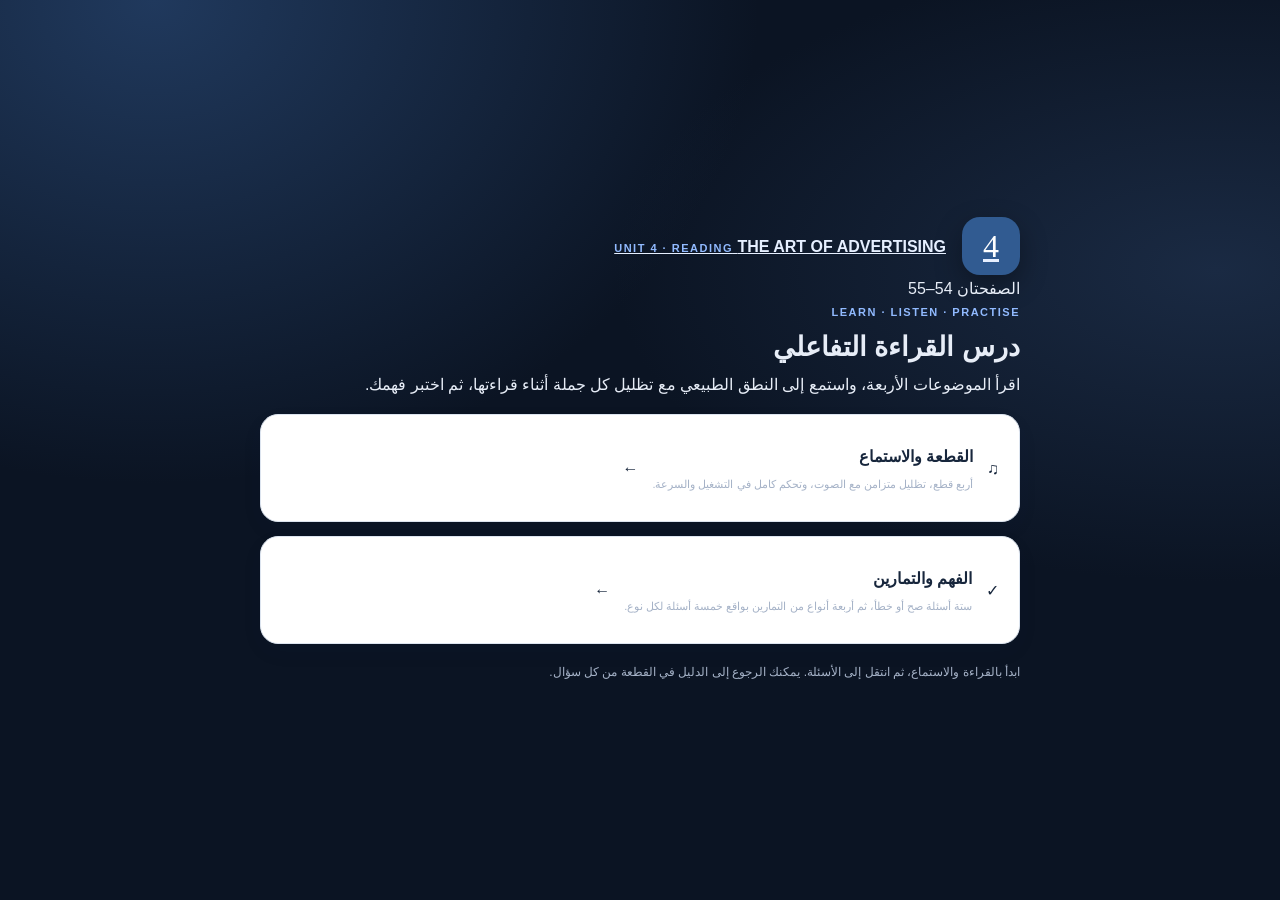
==== commit c3d9d580: "Replace plastic lesson homepage with Art of Advertising navigation." ====
--- a/public/index.html
+++ b/public/index.html
@@ -2,37 +2,51 @@
 <html lang="ar" dir="rtl">
 <head>
   <meta charset="utf-8">
-  <meta name="viewport" content="width=device-width,initial-scale=1">
-  <meta name="theme-color" content="#f4f7fb">
-  <meta name="description" content="اختر القطعة التفاعلية أو تمارين The World of Plastic للصف الأول الثانوي.">
-  <title>The World of Plastic | الرئيسية</title>
-  <link rel="stylesheet" href="./styles.css?v=12">
+  <meta name="viewport" content="width=device-width, initial-scale=1">
+  <meta name="theme-color" content="#f3f6fb">
+  <meta name="description" content="قراءة تفاعلية واستماع وتمارين على درس The Art of Advertising.">
+  <title>The Art of Advertising | التعلم التفاعلي</title>
+  <link rel="stylesheet" href="./styles.css?v=13">
 </head>
-<body class="home-body">
+<body>
   <main class="shell home-shell">
-    <header class="home-heading">
-      <p class="eyebrow">الصف الأول الثانوي · UNIT 4</p>
-      <h1>THE WORLD OF PLASTIC</h1>
-      <p>اختر القسم الذي تريد البدء به</p>
+    <header class="site-header">
+      <a class="brand" href="./index.html" aria-label="The Art of Advertising - الرئيسية">
+        <span class="brand-mark" aria-hidden="true">4</span>
+        <span class="brand-copy">
+          <span class="eyebrow">UNIT 4 · READING</span>
+          <strong>THE ART OF ADVERTISING</strong>
+        </span>
+      </a>
+      <span class="unit-chip">الصفحتان 54–55</span>
     </header>
-    <nav class="home-choices" aria-label="أقسام التعلم">
+
+    <section class="home-hero">
+      <p class="eyebrow">LEARN · LISTEN · PRACTISE</p>
+      <h1>درس القراءة التفاعلي</h1>
+      <p>اقرأ الموضوعات الأربعة، واستمع إلى النطق الطبيعي مع تظليل كل جملة أثناء قراءتها، ثم اختبر فهمك.</p>
+    </section>
+
+    <nav class="home-choices" aria-label="أقسام الدرس">
       <a class="home-choice" href="./textbook.html">
-        <span class="home-choice-number" aria-hidden="true">01</span>
-        <span class="home-choice-copy">
-          <strong>القطعة</strong>
-          <small>اقرأ القطعة، وظلّل الجمل والكلمات، واستمع للنطق وشاهد الترجمة.</small>
+        <span class="choice-icon" aria-hidden="true">♫</span>
+        <span class="choice-copy">
+          <strong>القطعة والاستماع</strong>
+          <small>أربع قطع، تظليل متزامن مع الصوت، وتحكم كامل في التشغيل والسرعة.</small>
         </span>
-        <span class="home-choice-arrow" aria-hidden="true">←</span>
+        <span class="choice-arrow" aria-hidden="true">←</span>
       </a>
       <a class="home-choice" href="./quiz.html">
-        <span class="home-choice-number" aria-hidden="true">02</span>
-        <span class="home-choice-copy">
-          <strong>التمارين</strong>
-          <small>تدرّب على الأسئلة ثم شاهد نتيجتك النهائية.</small>
+        <span class="choice-icon" aria-hidden="true">✓</span>
+        <span class="choice-copy">
+          <strong>الفهم والتمارين</strong>
+          <small>ستة أسئلة صح أو خطأ، ثم أربعة أنواع من التمارين بواقع خمسة أسئلة لكل نوع.</small>
         </span>
-        <span class="home-choice-arrow" aria-hidden="true">←</span>
+        <span class="choice-arrow" aria-hidden="true">←</span>
       </a>
     </nav>
+
+    <p class="home-note">ابدأ بالقراءة والاستماع، ثم انتقل إلى الأسئلة. يمكنك الرجوع إلى الدليل في القطعة من كل سؤال.</p>
   </main>
 </body>
-</html>
+</html>
--- a/public/styles.css
+++ b/public/styles.css
@@ -71,7 +71,7 @@
 
 
 /* Original textbook page image and two-step sentence/word selection */
-.textbook-body{color-scheme:light;background:radial-gradient(ellipse at 12% 0%,#20395d 0,transparent 38%),radial-gradient(ellipse at 95% 30%,#1a2a43 0,transparent 35%),#0b1423;color:#17263c}
+.textbook-body{color-scheme:light;background:#fff;color:#17263c}
 .textbook-shell{width:min(100% - 24px,1040px);margin:0 auto;padding:20px 0 34px}
 .textbook-nav{display:flex;align-items:center;gap:10px;margin:0 0 18px;color:#64748b;font-size:13px}
 .textbook-nav a,.textbook-page-footer a{color:#2457a6;text-decoration:none;font-weight:700}
@@ -116,3 +116,22 @@
 .quiz-section-note{margin:0 0 10px;color:#b9c8dc;font-size:12px;line-height:1.6}
 .quiz-option.unavailable{opacity:.42;cursor:not-allowed;background:#17283f;border-style:dashed}
 .quiz-option.unavailable input{cursor:not-allowed}
+
+
+/* Homepage: two clear entry points */
+.home-body{color-scheme:light;background:#f4f7fb;color:#17263c}
+.home-shell{width:min(100% - 32px,760px);min-height:100vh;display:flex;flex-direction:column;justify-content:center;padding:40px 0}
+.home-heading{margin:0 0 26px}
+.home-heading .eyebrow{color:#2457a6}
+.home-heading h1{direction:ltr;text-align:right;color:#10233f;font-size:clamp(22px,5vw,32px);letter-spacing:.3px;margin:4px 0 8px}
+.home-heading>p:last-child{margin:0;color:#68778d;font-size:14px}
+.home-choices{display:grid;gap:14px}
+.home-choice{display:flex;align-items:center;gap:14px;min-height:108px;padding:20px;border:1px solid #dce4ef;border-radius:18px;background:#fff;color:#17263c;text-decoration:none;box-shadow:0 8px 24px #19365d0a;transition:transform .15s,border-color .15s,box-shadow .15s}
+.home-choice:hover{transform:translateY(-2px);border-color:#9db5d8;box-shadow:0 12px 28px #19365d12}
+.home-choice:focus-visible{outline:3px solid #7da6e8;outline-offset:3px}
+.home-choice-number{display:grid;place-items:center;flex:0 0 48px;height:48px;border-radius:14px;background:#edf3fc;color:#2457a6;font-size:14px;font-weight:900;direction:ltr}
+.home-choice-copy{display:grid;gap:4px;flex:1}
+.home-choice-copy strong{color:#10233f;font-size:19px}
+.home-choice-copy small{margin:0;color:#68778d;font-size:12px;line-height:1.7}
+.home-choice-arrow{color:#2457a6;font-size:22px;font-weight:800}
+@media(max-width:420px){.home-shell{padding:30px 0}.home-heading{margin-bottom:20px}.home-choice{min-height:100px;padding:15px;gap:11px}.home-choice-number{flex-basis:42px;height:42px}.home-choice-copy strong{font-size:17px}.home-choice-copy small{font-size:11px}}
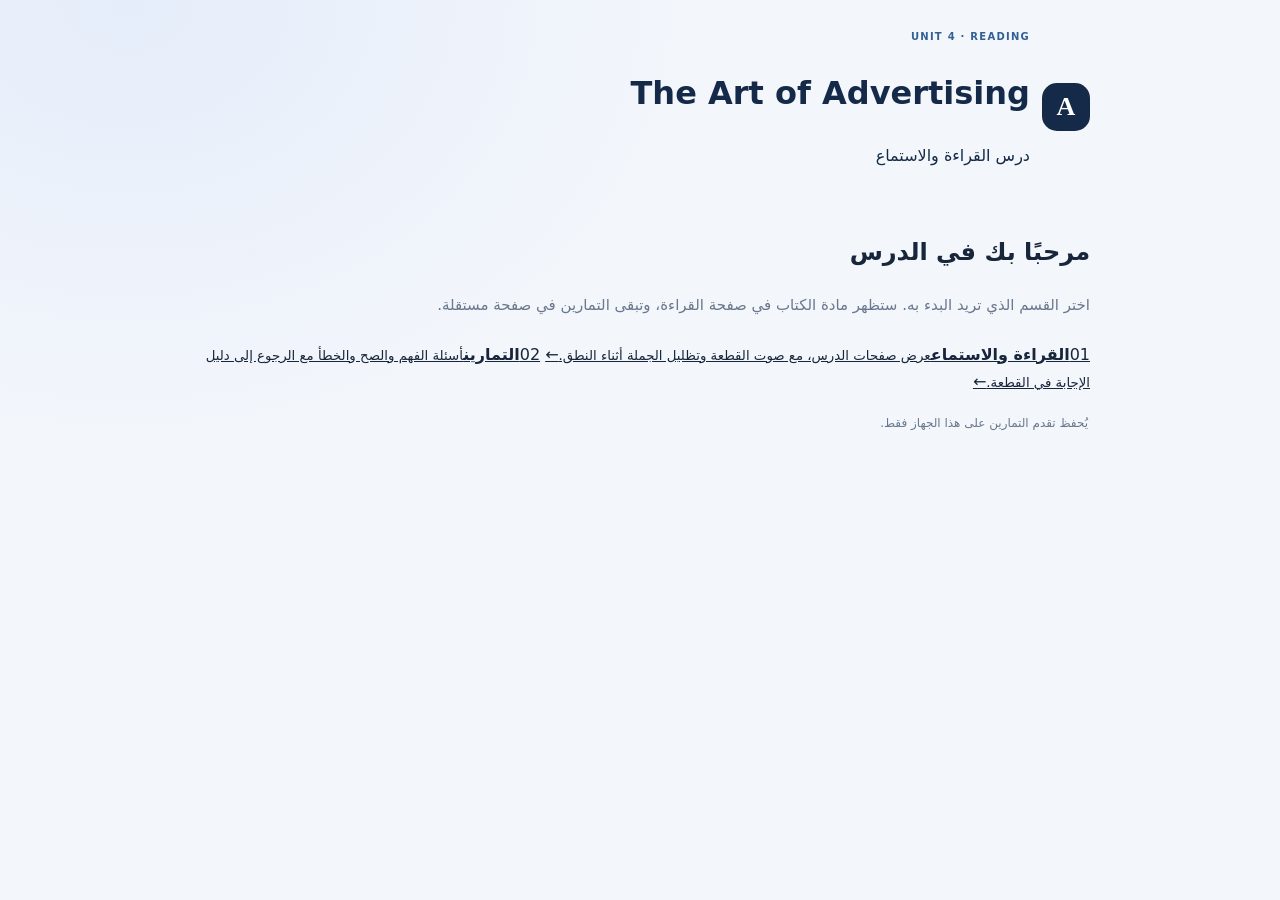
==== commit 2e490d5b: "Rebuild The Art of Advertising lesson shell" ====
--- a/public/index.html
+++ b/public/index.html
@@ -1,52 +1,20 @@
 <!doctype html>
 <html lang="ar" dir="rtl">
 <head>
-  <meta charset="utf-8">
-  <meta name="viewport" content="width=device-width, initial-scale=1">
-  <meta name="theme-color" content="#f3f6fb">
-  <meta name="description" content="قراءة تفاعلية واستماع وتمارين على درس The Art of Advertising.">
-  <title>The Art of Advertising | التعلم التفاعلي</title>
-  <link rel="stylesheet" href="./styles.css?v=13">
+<meta charset="utf-8"><meta name="viewport" content="width=device-width,initial-scale=1">
+<meta name="theme-color" content="#0b1423">
+<meta name="description" content="درس The Art of Advertising: قراءة تفاعلية وتمارين فهم.">
+<title>The Art of Advertising | الرئيسية</title>
+<link rel="stylesheet" href="./styles.css?v=13">
 </head>
 <body>
-  <main class="shell home-shell">
-    <header class="site-header">
-      <a class="brand" href="./index.html" aria-label="The Art of Advertising - الرئيسية">
-        <span class="brand-mark" aria-hidden="true">4</span>
-        <span class="brand-copy">
-          <span class="eyebrow">UNIT 4 · READING</span>
-          <strong>THE ART OF ADVERTISING</strong>
-        </span>
-      </a>
-      <span class="unit-chip">الصفحتان 54–55</span>
-    </header>
-
-    <section class="home-hero">
-      <p class="eyebrow">LEARN · LISTEN · PRACTISE</p>
-      <h1>درس القراءة التفاعلي</h1>
-      <p>اقرأ الموضوعات الأربعة، واستمع إلى النطق الطبيعي مع تظليل كل جملة أثناء قراءتها، ثم اختبر فهمك.</p>
-    </section>
-
-    <nav class="home-choices" aria-label="أقسام الدرس">
-      <a class="home-choice" href="./textbook.html">
-        <span class="choice-icon" aria-hidden="true">♫</span>
-        <span class="choice-copy">
-          <strong>القطعة والاستماع</strong>
-          <small>أربع قطع، تظليل متزامن مع الصوت، وتحكم كامل في التشغيل والسرعة.</small>
-        </span>
-        <span class="choice-arrow" aria-hidden="true">←</span>
-      </a>
-      <a class="home-choice" href="./quiz.html">
-        <span class="choice-icon" aria-hidden="true">✓</span>
-        <span class="choice-copy">
-          <strong>الفهم والتمارين</strong>
-          <small>ستة أسئلة صح أو خطأ، ثم أربعة أنواع من التمارين بواقع خمسة أسئلة لكل نوع.</small>
-        </span>
-        <span class="choice-arrow" aria-hidden="true">←</span>
-      </a>
-    </nav>
-
-    <p class="home-note">ابدأ بالقراءة والاستماع، ثم انتقل إلى الأسئلة. يمكنك الرجوع إلى الدليل في القطعة من كل سؤال.</p>
-  </main>
-</body>
-</html>+<main class="shell home-shell">
+<header class="brand"><div class="brand-mark" aria-hidden="true">A</div><div><p class="eyebrow">UNIT 4 · READING</p><h1>The Art of Advertising</h1><p class="subtitle">درس القراءة والاستماع</p></div></header>
+<section class="intro page-intro"><h2>مرحبًا بك في الدرس</h2><p>اختر القسم الذي تريد البدء به. ستظهر مادة الكتاب في صفحة القراءة، وتبقى التمارين في صفحة مستقلة.</p></section>
+<nav class="learning-menu" aria-label="أقسام الدرس">
+<a class="learning-link" href="./textbook.html"><span class="menu-number">01</span><span><strong>القراءة والاستماع</strong><small>عرض صفحات الدرس، مع صوت القطعة وتظليل الجملة أثناء النطق.</small></span><span class="menu-arrow">←</span></a>
+<a class="learning-link" href="./quiz.html"><span class="menu-number">02</span><span><strong>التمارين</strong><small>أسئلة الفهم والصح والخطأ مع الرجوع إلى دليل الإجابة في القطعة.</small></span><span class="menu-arrow">←</span></a>
+</nav>
+<p class="home-note">يُحفظ تقدم التمارين على هذا الجهاز فقط.</p>
+</main>
+</body></html>
--- a/public/styles.css
+++ b/public/styles.css
@@ -1,137 +1,161 @@
-:root{color-scheme:light;--navy:#10233f;--blue:#2457a6;--ink:#17263c;--muted:#68778d;--line:#dce4ef;--paper:#fff;--bg:#f3f6fb;--mint:#e9f7f2}*{box-sizing:border-box}body{margin:0;min-height:100vh;background:radial-gradient(circle at 15% 5%,#e3edff 0,transparent 34%),var(--bg);color:var(--ink);font-family:Tahoma,Arial,sans-serif;line-height:1.7}.shell{width:min(100% - 32px,760px);margin:0 auto;padding:46px 0 24px}.brand{display:flex;align-items:center;gap:16px;color:var(--navy)}.brand-mark{display:grid;place-items:center;width:58px;height:58px;border-radius:18px;background:var(--navy);color:#fff;font-family:Georgia,serif;font-size:32px;box-shadow:0 10px 24px #10233f24}.eyebrow{margin:0 0 4px;color:var(--blue);font-size:11px;font-weight:800;letter-spacing:1.5px}h1,h2,p{margin-top:0}h1{margin-bottom:0;font-size:clamp(20px,4vw,27px);direction:ltr;text-align:right}.subtitle{margin:0;color:var(--muted);font-size:14px;direction:ltr;text-align:right}.intro{margin:42px 0 24px;max-width:620px}.intro h2{margin:4px 0 8px;font-size:clamp(23px,5vw,34px);line-height:1.35}.intro>p:last-child{margin:0;color:var(--muted)}.auth-card{max-width:520px;margin-inline:auto;padding:24px;background:var(--paper);border:1px solid var(--line);border-radius:22px;box-shadow:0 18px 50px #19365d0d}.tabs{display:grid;grid-template-columns:1fr 1fr;gap:6px;padding:5px;background:#f0f3f8;border-radius:13px;margin-bottom:24px}.tab,button,input{font:inherit}.tab{border:0;border-radius:10px;padding:10px 8px;background:transparent;color:#526176;font-weight:700;cursor:pointer}.tab.active{background:#fff;color:var(--navy);box-shadow:0 2px 8px #152b4912}form h2,.account-panel h2{font-size:23px;margin-bottom:4px}.form-hint{color:var(--muted);font-size:14px;margin-bottom:20px}label{display:block;font-weight:700;font-size:14px;margin:15px 0 6px}input{width:100%;min-height:48px;padding:10px 13px;border:1px solid #cbd6e5;border-radius:11px;background:#fff;color:var(--ink);outline:none}input:focus{border-color:var(--blue);box-shadow:0 0 0 3px #2457a61a}small{display:block;color:var(--muted);font-size:11px;margin-top:5px}.primary,.secondary{width:100%;min-height:48px;border:0;border-radius:12px;font-weight:800;cursor:pointer;margin-top:14px}.primary{background:var(--navy);color:#fff}.primary:disabled{opacity:.65;cursor:wait}.secondary{background:#edf2f8;color:var(--navy)}.message{min-height:24px;margin:12px 0 0;font-size:13px;color:#a12a2a}.message.success{color:#176b4b}.account-panel{text-align:center;padding:14px 0 2px}.success-mark{display:grid;place-items:center;width:54px;height:54px;border-radius:50%;margin:0 auto 12px;background:var(--mint);color:#176b4b;font-size:28px;font-weight:900}.account-panel p{margin-bottom:8px}footer{text-align:center;color:var(--muted);font-size:12px;margin-top:28px}[hidden]{display:none!important}@media(max-width:520px){.shell{padding-top:28px}.intro{margin-top:32px}.auth-card{padding:18px;border-radius:18px}}
-.account-panel{text-align:right;padding:0}.account-top{display:flex;align-items:center;justify-content:space-between;gap:12px;padding-bottom:18px;border-bottom:1px solid var(--line)}.account-top h2{margin:0;font-size:20px}.logout-link{border:0;background:#edf2f8;color:var(--navy);border-radius:9px;padding:8px 12px;font:inherit;font-size:12px;font-weight:700;cursor:pointer}.lesson-heading{display:flex;justify-content:space-between;align-items:center;padding:25px 0 12px}.lesson-heading h2{direction:ltr;text-align:right;font-size:clamp(22px,4vw,30px);margin:2px 0}.lesson-heading .form-hint{margin:0}.lesson-number{display:grid;place-items:center;width:48px;height:48px;border-radius:15px;background:#edf2fb;color:var(--blue);font-weight:900}.learning-section{padding:20px 0;border-top:1px solid var(--line)}.section-heading{display:flex;justify-content:space-between;align-items:center;gap:10px}.section-heading h3{font-size:19px;margin:0}.section-tag{padding:5px 10px;border-radius:20px;background:#edf2fb;color:var(--blue);font-size:11px;font-weight:700}.section-note{font-size:12px;color:var(--muted);margin:10px 0 14px}.speed-control{display:flex;align-items:center;gap:10px;margin:14px 0;padding:10px 12px;background:#f5f7fb;border-radius:12px;font-size:12px}.speed-control label{margin:0;white-space:nowrap}.speed-control input{min-height:0;padding:0;flex:1;accent-color:var(--blue)}.speed-control output{min-width:42px;text-align:left;direction:ltr;font-weight:700}.reading-list,.vocabulary-grid{display:grid;gap:10px}.reading-card,.vocab-card{border:1px solid var(--line);border-radius:13px;padding:13px;background:#fff}.reading-card-top{display:flex;justify-content:space-between;align-items:center;gap:10px}.reading-card-top strong{font-size:11px;color:var(--blue)}.sentence-en{direction:ltr;text-align:left;font-family:Arial,sans-serif;font-size:16px;line-height:1.55;margin:10px 0}.sentence-ar{margin:8px 0 0;padding-top:8px;border-top:1px dashed var(--line);font-size:13px;color:#40516a}.sentence-ar[hidden]{display:none}.mini-actions{display:flex;gap:7px;flex-wrap:wrap}.mini-button{border:1px solid var(--line);background:#f7f9fc;color:var(--navy);border-radius:8px;padding:6px 10px;font:inherit;font-size:11px;cursor:pointer}.mini-button:focus-visible,.tab:focus-visible,button:focus-visible{outline:3px solid #7da6e8;outline-offset:2px}.vocabulary-grid{grid-template-columns:repeat(2,minmax(0,1fr))}.vocab-card{min-width:0}.vocab-word{font-family:Arial,sans-serif;direction:ltr;text-align:left;font-weight:700;font-size:16px;margin:0 0 7px}.vocab-meaning{font-size:13px;color:#40516a;margin:10px 0 0}.vocab-meaning[hidden]{display:none}.quiz-question{padding:13px 0;border-bottom:1px solid var(--line)}.quiz-question p{margin:0 0 9px;font-size:14px;font-weight:700}.quiz-options{display:grid;gap:7px}.quiz-option{display:flex;align-items:center;gap:8px;padding:8px 10px;border:1px solid var(--line);border-radius:9px;font-size:13px;cursor:pointer}.quiz-option input{width:16px;min-height:16px;margin:0;accent-color:var(--blue)}.quiz-result{font-size:13px;font-weight:700;margin:12px 0 0;color:#176b4b}.lesson-message{min-height:20px;font-size:12px;color:var(--muted);margin:10px 0 0}@media(max-width:420px){.vocabulary-grid{grid-template-columns:1fr}.account-top{align-items:flex-start}.speed-control{gap:7px}}
-
-
-.local-badge{display:inline-flex;align-items:center;padding:6px 10px;border-radius:20px;background:#e9f7f2;color:#176b4b;font-size:11px;font-weight:800;white-space:nowrap}
-
-/* Separate learning pages */
-.page-nav{display:flex;flex-wrap:wrap;gap:7px;margin:22px 0 0;padding:7px;background:#eaf0f8;border-radius:13px}
-.page-nav a{flex:1 1 auto;text-align:center;text-decoration:none;color:#526176;padding:9px 12px;border-radius:9px;font-size:13px;font-weight:700}
-.page-nav a.current{background:#fff;color:var(--navy);box-shadow:0 2px 8px #152b4912}
-.page-intro{margin-top:30px}
-.lesson-page{margin-top:0}
-.learning-menu{display:grid;gap:10px;margin-top:22px}
-.learning-link{display:flex;align-items:center;gap:13px;padding:15px;border:1px solid var(--line);border-radius:13px;background:#fff;color:var(--ink);text-decoration:none;transition:border-color .15s,transform .15s}
-.learning-link:hover{border-color:#9db5d8;transform:translateY(-1px)}
-.learning-link>span:nth-child(2){display:grid;gap:3px;flex:1}
-.learning-link strong{font-size:15px;color:var(--navy)}
-.learning-link small{margin:0;font-size:12px;line-height:1.5}
-.menu-number{display:grid;place-items:center;flex:0 0 42px;height:42px;border-radius:12px;background:#edf2fb;color:var(--blue);font-weight:900}
-.menu-arrow{font-size:19px;color:var(--blue)}
-.home-note{margin:18px 0 0;color:var(--muted);font-size:12px}
-@media(max-width:420px){.page-nav{gap:4px}.page-nav a{padding:8px 7px;font-size:12px}.learning-link{padding:12px;gap:9px}}
-
-/* Dark learning theme */
-:root{color-scheme:dark;--navy:#e6efff;--blue:#8db8ff;--ink:#e7edf7;--muted:#a5b2c7;--line:#34445c;--paper:#172338;--bg:#0b1423;--mint:#173c36}
-body{background:radial-gradient(ellipse at 12% 0%,#20395d 0,transparent 38%),radial-gradient(ellipse at 95% 30%,#1a2a43 0,transparent 35%),#0b1423;color:var(--ink)}
-.brand{color:#e6efff}.brand-mark{background:#315b91;color:#fff;box-shadow:0 10px 28px #0005}
-.eyebrow{color:#91baff}.subtitle{color:#a5b2c7}
-.auth-card{background:#172338;border-color:#34445c;box-shadow:0 20px 55px #0004}
-.tabs{background:#101c2e}.tab{color:#b5c2d5}.tab.active{background:#263a57;color:#fff;box-shadow:0 2px 9px #0004}
-input{background:#0f1b2d;border-color:#40516a;color:#edf4ff}
-input:focus{border-color:#8db8ff;box-shadow:0 0 0 3px #8db8ff25}
-.primary{background:#315f96;color:#fff}.secondary,.logout-link{background:#253650;color:#e7edf7}
-.speed-control{background:#101c2e;color:#dce7f7}.speed-control input{background:transparent;accent-color:#8db8ff}
-.reading-card,.vocab-card,.learning-link{background:#1d2b42;border-color:#3a4c66;color:#e7edf7}
-.reading-card-top strong,.section-tag,.menu-number{color:#a9caff}
-.sentence-ar,.vocab-meaning{color:#c1cee0;border-color:#40516a}
-.mini-button,.page-nav{background:#253650;border-color:#40516a;color:#e4edfb}
-.page-nav a{color:#c3d0e3}.page-nav a.current{background:#3b5d88;color:#fff;box-shadow:0 2px 8px #0004}
-.lesson-number{background:#253b5b;color:#a9caff}
-
-.quiz-option{border-color:#40516a;color:#e7edf7}.quiz-option:has(input:checked){background:#263e5e;border-color:#8db8ff}
-.local-badge{background:#173c36;color:#a9ead4}
-.learning-link:hover{border-color:#8db8ff;background:#233650}
-.learning-link strong{color:#f0f5ff}.learning-link small{color:#aab9cf}
-.menu-arrow{color:#9dc2ff}.home-note,footer,.section-note,.lesson-message{color:#a5b2c7}
-.success-mark{background:#173c36;color:#a9ead4}
-.message.success,.quiz-result{color:#8de0bd}
-@media(prefers-reduced-motion:reduce){*{scroll-behavior:auto!important;transition:none!important}}
-
-
-/* Final practice result page */
-.final-score{display:grid;gap:5px;text-align:center;padding:22px 16px;margin-bottom:20px;border:1px solid #3b705f;border-radius:16px;background:#173c36}.final-score strong{font-size:clamp(32px,8vw,46px);line-height:1.2;color:#a9ead4;direction:ltr}.final-score span{font-size:14px;color:#d3eee4}.wrong-list{display:grid;gap:12px}.wrong-answer{padding:14px;border:1px solid #704b56;border-radius:12px;background:#2b2635}.wrong-question{font-weight:800;margin-bottom:10px}.answer-line{margin:6px 0;font-size:13px}.answer-line strong{color:#ffb5b5}.correct-line strong{color:#8de0bd}.result-retry{display:grid;place-items:center;text-decoration:none;text-align:center;padding:12px}.result-empty{padding:16px;border:1px solid #3b705f;border-radius:12px;background:#173c36;color:#a9ead4;text-align:center;font-weight:800}
-
-/* Clear navigation from final results */
-.result-home{display:grid;place-items:center;text-decoration:none;text-align:center;padding:14px 16px;min-height:56px;font-size:16px;font-weight:900;letter-spacing:.1px;box-shadow:0 6px 18px #0003;border:2px solid #8db8ff}
-.result-home:focus-visible{outline:3px solid #a9caff;outline-offset:4px}
-
-/* Interactive word pronunciation and four practice formats */
-.word-token{display:inline;border:0;padding:0 1px;margin:0;background:transparent;color:inherit;font:inherit;line-height:inherit;text-decoration:underline;text-decoration-style:dotted;text-decoration-color:#8db8ff;text-underline-offset:3px;cursor:pointer;border-radius:3px}
-.word-token:hover,.word-token:focus-visible{background:#315f9630;outline:2px solid #8db8ff;outline-offset:2px}
-.quiz-section-title{margin:24px 0 8px;padding:10px 12px;border-right:4px solid #8db8ff;border-radius:8px;background:#253650;color:#f0f5ff;font-size:15px}
-.quiz-question{scroll-margin-top:16px}
-
-/* Keep sentence actions on the left side of each English sentence */
-.sentence-row{display:grid;grid-template-columns:minmax(0,1fr) auto;gap:10px;align-items:start;padding:5px 0}
-.sentence-row .sentence-en{grid-column:1;grid-row:1;min-width:0;margin:9px 0}
-.sentence-row .mini-actions{grid-column:2;grid-row:1;display:grid;justify-items:stretch;gap:6px;padding-top:5px}
-.sentence-row .sentence-ar{grid-column:1/-1;grid-row:2;margin-top:0}
-@media(max-width:380px){.sentence-row{gap:6px}.sentence-row .mini-button{padding:6px 7px;font-size:10px}}
-
-
-/* Original textbook page image and two-step sentence/word selection */
-.textbook-body{color-scheme:light;background:#fff;color:#17263c}
-.textbook-shell{width:min(100% - 24px,1040px);margin:0 auto;padding:20px 0 34px}
-.textbook-nav{display:flex;align-items:center;gap:10px;margin:0 0 18px;color:#64748b;font-size:13px}
-.textbook-nav a,.textbook-page-footer a{color:#2457a6;text-decoration:none;font-weight:700}
-.textbook-nav a:last-child{margin-inline-start:auto}
-.textbook-intro{max-width:850px;margin:0 auto 16px;text-align:right}
-.textbook-intro h1{direction:rtl;text-align:right;color:#10233f;font-size:clamp(24px,4vw,34px);margin:4px 0 8px}
-.textbook-intro>p:last-child{color:#526176;line-height:1.8;margin:0}
-.textbook-interaction{max-width:920px;margin:0 auto}
-.textbook-body .speed-control{display:flex;align-items:center;gap:12px;max-width:650px;margin:12px auto 8px;padding:10px 14px;background:#fff;border:1px solid #d9e2ee;border-radius:13px;color:#20334d}
-.textbook-body .speed-control label{margin:0;white-space:nowrap;font-weight:700;font-size:13px}
-.textbook-body .speed-control input{flex:1;min-height:24px;padding:0;accent-color:#2457a6}
-#speed-value{min-width:48px;text-align:center;font-weight:800;color:#2457a6;direction:ltr}
-.textbook-body #lesson-message{max-width:860px;min-height:0;margin:6px auto;color:#a12a2a;font-size:13px}
-.textbook-image-stage{width:100%;max-width:860px;margin:12px auto 0}
-.textbook-image-wrap{position:relative;width:100%;aspect-ratio:646/639;overflow:hidden;background:#fff;border:1px solid #d4dce7;border-radius:12px;box-shadow:0 14px 36px #10233f18}
-.textbook-source-image{position:absolute;inset:0;display:block;width:100%;height:100%;object-fit:contain;user-select:none;-webkit-user-drag:none}
-.textbook-hotspots{position:absolute;inset:0;display:block;width:100%;height:100%;overflow:visible;touch-action:manipulation}
-.sentence-hit,.word-hit{fill:transparent;stroke:transparent;cursor:pointer;pointer-events:all}
-.sentence-hit:focus-visible,.word-hit:focus-visible{fill:#2457a61c;stroke:#2457a6;stroke-width:1.5;outline:none}
-.textbook-highlight-layer{pointer-events:none}
-.sentence-highlight{fill:#55a5ff55;stroke:#2878c9a6;stroke-width:.8;pointer-events:none}
-.word-highlight{fill:#ffd34f99;stroke:#b87900;stroke-width:1.3;pointer-events:none}
-.textbook-selection{max-width:860px;margin:14px auto 0;padding:14px 16px;background:#fff;border:1px solid #d6e1ef;border-radius:14px;box-shadow:0 8px 22px #10233f0b}
-.textbook-selection[hidden]{display:none}
-.textbook-selection-label{margin:0 0 10px;color:#274365;font-size:14px;font-weight:800}
-.textbook-action-buttons{display:flex;gap:10px}
-.textbook-selection .mini-button{min-width:110px;min-height:42px;padding:8px 18px;border:1px solid #c9d8ea;border-radius:10px;background:#edf4fc;color:#174a83;font:700 14px Tahoma,Arial,sans-serif;cursor:pointer}
-.textbook-selection .mini-button:hover,.textbook-selection .mini-button:focus-visible{background:#dcecff;outline:2px solid #8db8ff;outline-offset:2px}
-.textbook-translation{margin:12px 0 0;padding:10px 12px;border-radius:9px;background:#f1f6fd;color:#203b5d;font-size:15px;line-height:1.8}
-.textbook-page-footer{max-width:860px;margin:18px auto 0;text-align:center;font-size:13px}
-@media(max-width:520px){
- .textbook-shell{padding-top:14px}
- .textbook-nav{margin-bottom:12px}
- .textbook-intro{margin-bottom:12px}
- .textbook-body .speed-control{gap:8px;padding:9px 10px}
- .textbook-body .speed-control label{font-size:12px}
- .textbook-image-wrap{border-radius:8px}
- .textbook-selection{padding:12px}
- .textbook-selection .mini-button{flex:1;min-width:0}
+:root{color-scheme:light;--ink:#18263b;--muted:#69788d;--navy:#142a48;--blue:#315f96;--blue-soft:#edf3fc;--line:#dce5f0;--paper:#fff;--bg:#f3f6fb;--gold:#ffe58b;--gold-line:#e3b83e;--green:#dff5e9;--green-line:#3c9b70;--red:#fff0ef;--red-line:#c35b56}
+*{box-sizing:border-box}
+html{scroll-behavior:smooth}
+body{margin:0;min-height:100vh;background:radial-gradient(ellipse at 10% 0%,#e5edfa 0,transparent 35%),var(--bg);color:var(--ink);font-family:system-ui,Tahoma,Arial,sans-serif;line-height:1.7}
+button,input{font:inherit}
+a{color:inherit}
+.shell{width:min(100% - 32px,900px);margin:0 auto;padding:28px 0 48px}
+.site-header{display:flex;justify-content:space-between;align-items:center;gap:12px;padding-bottom:18px;border-bottom:1px solid var(--line)}
+.brand{display:flex;align-items:center;gap:12px;min-width:0;text-decoration:none;color:var(--navy)}
+.brand-mark{display:grid;place-items:center;flex:0 0 48px;width:48px;height:48px;border-radius:15px;background:var(--navy);color:white;font-family:Georgia,serif;font-size:26px;font-weight:800}
+.brand-copy{display:grid;min-width:0}
+.brand-copy strong{direction:ltr;text-align:right;font-size:clamp(14px,3vw,19px);letter-spacing:.2px}
+.eyebrow,.passage-eyebrow{margin:0 0 4px;color:var(--blue);font-size:10px;font-weight:900;letter-spacing:1.25px}
+.unit-chip,.voice-chip,.count-chip,.group-count{display:inline-flex;align-items:center;padding:6px 10px;border-radius:20px;background:var(--blue-soft);color:var(--blue);font-size:11px;font-weight:800;white-space:nowrap}
+.back-link,.text-link{color:var(--blue);font-size:13px;font-weight:800;text-decoration:none}
+.home-hero{padding:42px 0 28px;max-width:680px}
+.home-hero h1,.page-intro h1{margin:5px 0 10px;font-size:clamp(26px,5vw,38px);line-height:1.3;color:var(--navy)}
+.home-hero p:last-child,.page-intro>p:last-child{margin:0;color:var(--muted);font-size:15px}
+.home-choices{display:grid;gap:12px}
+.home-choice{display:flex;align-items:center;gap:14px;padding:19px;background:var(--paper);border:1px solid var(--line);border-radius:18px;text-decoration:none;box-shadow:0 8px 22px #172b4608;transition:transform .15s,border-color .15s}
+.home-choice:hover{transform:translateY(-2px);border-color:#a9bfdc}
+.choice-icon{display:grid;place-items:center;flex:0 0 48px;height:48px;border-radius:14px;background:var(--blue-soft);color:var(--blue);font-size:24px;font-weight:900}
+.choice-copy{display:grid;gap:3px;flex:1;min-width:0}
+.choice-copy strong{font-size:17px;color:var(--navy)}
+.choice-copy small{font-size:12px;color:var(--muted);line-height:1.55}
+.choice-arrow{font-size:23px;color:var(--blue)}
+.home-note{margin:18px 2px;color:var(--muted);font-size:12px}
+.page-nav{display:flex;gap:8px;margin:18px 0 0;padding:6px;background:#e8eef7;border-radius:13px}
+.page-nav a{flex:1;text-align:center;padding:9px 10px;border-radius:9px;color:#54657d;text-decoration:none;font-size:13px;font-weight:800}
+.page-nav a.current{background:white;color:var(--navy);box-shadow:0 2px 8px #172b4610}
+.page-intro{padding:27px 0 22px}
+.page-intro h1{font-size:clamp(25px,4.5vw,33px)}
+.audio-panel,.practice-panel,.finish-panel,.result-panel{margin:16px 0;padding:20px;background:var(--paper);border:1px solid var(--line);border-radius:18px;box-shadow:0 10px 30px #172b4608}
+.audio-panel-heading,.section-heading,.exercise-heading{display:flex;justify-content:space-between;align-items:center;gap:10px}
+.audio-panel-heading h2,.section-heading h2{margin:0;font-size:20px;color:var(--navy)}
+.audio-panel-heading .eyebrow{margin-bottom:1px}
+.audio-buttons{display:flex;gap:8px;flex-wrap:wrap;margin:18px 0}
+.button{display:inline-flex;justify-content:center;align-items:center;gap:6px;min-height:42px;padding:9px 14px;border:1px solid transparent;border-radius:11px;font-size:13px;font-weight:850;text-align:center;text-decoration:none;cursor:pointer;transition:background .15s,border-color .15s,transform .15s}
+.button:hover:not(:disabled){transform:translateY(-1px)}
+.button:disabled{opacity:.46;cursor:not-allowed}
+.primary-button{background:var(--navy);color:white}
+.secondary-button{background:#edf2f8;border-color:#dce5f0;color:var(--navy)}
+.quiet-button{background:white;border-color:var(--line);color:#53647a}
+.speed-control{display:grid;grid-template-columns:auto minmax(90px,1fr) auto;align-items:center;gap:10px;padding:12px;background:#f4f7fb;border-radius:12px}
+.speed-control label{font-size:13px;font-weight:850;white-space:nowrap}
+.speed-control input{width:100%;min-width:0;accent-color:var(--blue);direction:ltr}
+.speed-control output{min-width:48px;text-align:left;direction:ltr;font-size:13px;font-weight:900;color:var(--navy)}
+.speed-hint{grid-column:1/-1;color:var(--muted);font-size:11px}
+.status-message{min-height:22px;margin:10px 0 0;color:var(--muted);font-size:12px}
+.status-message.is-error{color:#a53d38}
+.return-banner{display:flex;justify-content:space-between;align-items:center;gap:12px;margin:16px 0;padding:14px 16px;border:1px solid #a4d6ba;border-radius:14px;background:#ebf8f0}
+.return-banner[hidden]{display:none}
+.return-banner strong{color:#175d3e}
+.return-banner p{margin:3px 0 0;color:#547565;font-size:12px}
+.reading-content{display:grid;gap:18px;margin-top:18px}
+.passage-card{overflow:hidden;border:1px solid var(--line);border-radius:18px;background:var(--paper);box-shadow:0 8px 24px #172b4608}
+.passage-heading{display:flex;align-items:center;gap:13px;padding:17px 19px;background:#f8fafd;border-bottom:1px solid var(--line)}
+.passage-icon{display:grid;place-items:center;flex:0 0 46px;width:46px;height:46px;border-radius:14px;background:var(--blue-soft);font-size:22px}
+.passage-heading-copy h2{margin:0;color:var(--navy);font-size:20px}
+.passage-subtitle{margin:0;color:var(--muted);font-size:12px}
+.passage-eyebrow{font-size:9px;margin:0}
+.sentence-list{display:grid;padding:7px 13px}
+.passage-sentence{padding:13px 10px;border-bottom:1px solid #edf1f6;border-radius:10px;scroll-margin:130px;transition:background .2s,box-shadow .2s}
+.passage-sentence:last-child{border-bottom:0}
+.sentence-main{display:grid;grid-template-columns:34px minmax(0,1fr) auto;align-items:center;gap:10px}
+.sentence-number{display:grid;place-items:center;width:31px;height:31px;border-radius:9px;background:#f0f4fa;color:#71819a;font-size:11px;font-weight:900}
+.sentence-text{margin:0;direction:ltr;text-align:left;font-family:Arial,Helvetica,sans-serif;font-size:16px;line-height:1.65;color:#17263c}
+.sentence-listen{border:1px solid #d9e3f0;border-radius:9px;padding:7px 9px;background:#f7f9fc;color:var(--navy);font-size:11px;font-weight:800;white-space:nowrap;cursor:pointer}
+.sentence-listen:hover{background:#eaf1fb;border-color:#adc3e0}
+.passage-sentence.is-speaking{background:var(--gold);box-shadow:inset 0 0 0 1px var(--gold-line)}
+.passage-sentence.is-speaking .sentence-number{background:#f6d76c;color:#664b00}
+.passage-sentence.is-evidence{background:var(--green);box-shadow:inset 0 0 0 2px var(--green-line)}
+.passage-sentence.is-evidence .sentence-number{background:#b8e9ce;color:#175d3e}
+.passage-sentence.is-speaking.is-evidence{background:linear-gradient(90deg,var(--gold) 0 50%,var(--green) 50%);box-shadow:inset 0 0 0 2px var(--green-line)}
+.page-footer{display:flex;justify-content:center;padding:24px 0 0}
+.page-footer .button{min-width:min(100%,280px)}
+.section-heading{align-items:flex-start}
+.section-heading h2{font-size:18px;direction:ltr;text-align:right}
+.section-description{margin:10px 0 16px;color:var(--muted);font-size:13px}
+.question-list{display:grid;gap:12px}
+.question-card{padding:15px;border:1px solid var(--line);border-radius:14px;background:#fff;scroll-margin:110px;transition:border-color .2s,box-shadow .2s}
+.question-card.returned-question{border-color:#82a8d7;box-shadow:0 0 0 3px #8bb5ea30}
+.question-card.needs-answer{border-color:var(--red-line);box-shadow:0 0 0 3px #c35b5620}
+.question-heading{display:flex;align-items:flex-start;gap:10px}
+.question-number{display:grid;place-items:center;flex:0 0 29px;height:29px;border-radius:9px;background:#edf3fc;color:var(--blue);font-size:11px;font-weight:900}
+.question-prompt{margin:2px 0 12px;font-size:14px;font-weight:800;direction:ltr;text-align:left;line-height:1.5}
+.answer-options{display:flex;flex-wrap:wrap;gap:8px;padding:0;margin:0;border:0;min-width:0}
+.answer-option{display:flex;align-items:center;gap:8px;min-height:40px;padding:7px 11px;border:1px solid #dfe6ef;border-radius:10px;background:#f9fbfd;color:#34445a;font-size:13px;cursor:pointer}
+.answer-option:has(input:checked){border-color:#7d9fc9;background:#eaf2fd;color:#173d6c}
+.answer-option input{width:16px;height:16px;margin:0;accent-color:var(--blue)}
+.question-actions{display:flex;justify-content:flex-start;margin-top:12px}
+.evidence-button{background:#edf3fc;border-color:#d9e5f4;color:#214e83}
+.question-feedback{min-height:0;margin:8px 0 0;font-size:12px}
+.question-feedback:empty{display:none}
+.question-feedback.is-error{color:#a53d38}
+.question-feedback.is-success{color:#176b4b}
+.exercises-panel{margin-top:20px}
+.exercise-group{margin-top:19px;padding-top:17px;border-top:1px solid var(--line)}
+.exercise-heading h3{margin:0;font-size:16px;color:var(--navy)}
+.group-count{font-size:10px}
+.finish-panel{display:grid;grid-template-columns:1fr auto;align-items:center;gap:12px}
+.finish-panel strong{color:var(--navy)}
+.finish-panel p{margin:4px 0 0;color:var(--muted);font-size:12px}
+.finish-panel .status-message{grid-column:1/-1}
+.sr-only{position:absolute;width:1px;height:1px;padding:0;margin:-1px;overflow:hidden;clip:rect(0,0,0,0);white-space:nowrap;border:0}
+.score-card{display:grid;justify-items:center;padding:24px;border-radius:16px;background:#edf3fc}
+.score-card strong{font-size:clamp(38px,9vw,56px);line-height:1.2;direction:ltr;color:var(--navy)}
+.score-card p{margin:6px 0 0;color:var(--muted);font-size:13px}
+.all-correct{margin:16px 0;padding:15px;border:1px solid #9bd5b6;border-radius:13px;background:#ebf8f0;color:#176b4b;font-weight:850;text-align:center}
+.wrong-list{display:grid;gap:12px}
+.wrong-answer{padding:15px;border:1px solid #ead9d8;border-radius:13px;background:#fffafa;scroll-margin:120px}
+.wrong-answer h3{margin:0 0 8px;font-size:14px;direction:ltr;text-align:left}
+.wrong-choice,.right-choice{margin:5px 0;font-size:13px}
+.wrong-choice{color:#9d4742}
+.right-choice{color:#176b4b;font-weight:800}
+.wrong-answer .evidence-button{margin-top:8px}
+.result-actions{display:flex;gap:10px;flex-wrap:wrap;margin-top:20px}
+.result-actions .button{flex:1}
+.empty-state{display:grid;justify-items:center;gap:12px;text-align:center;color:var(--muted)}
+button:focus-visible,a:focus-visible,input:focus-visible{outline:3px solid #7ba5dd;outline-offset:3px}
+@media(max-width:620px){
+ .shell{width:min(100% - 22px,900px);padding-top:18px}
+ .brand-mark{width:42px;height:42px;flex-basis:42px}
+ .brand-copy strong{font-size:13px}
+ .unit-chip{font-size:10px;padding:5px 8px}
+ .home-hero{padding:30px 0 20px}
+ .home-choice{padding:14px;gap:10px}
+ .choice-icon{height:42px;flex-basis:42px}
+ .choice-copy strong{font-size:15px}
+ .audio-panel,.practice-panel,.finish-panel,.result-panel{padding:15px;border-radius:15px}
+ .audio-buttons .button{flex:1 1 calc(50% - 8px)}
+ .speed-control{grid-template-columns:auto minmax(65px,1fr) auto;gap:7px}
+ .speed-hint{font-size:10px}
+ .passage-heading{padding:13px}
+ .sentence-list{padding:5px 8px}
+ .passage-sentence{padding:11px 6px}
+ .sentence-main{grid-template-columns:27px minmax(0,1fr);gap:7px}
+ .sentence-number{width:26px;height:26px}
+ .sentence-text{font-size:15px}
+ .sentence-listen{grid-column:2;justify-self:start;margin-top:2px}
+ .return-banner{align-items:flex-start;flex-direction:column}
+ .section-heading h2{font-size:16px}
+ .finish-panel{grid-template-columns:1fr}
+ .finish-panel .button{width:100%}
+ .question-card{padding:12px}
+ .answer-options{display:grid;grid-template-columns:1fr 1fr}
+ .answer-option{min-width:0}
 }
-
-.quiz-section-note{margin:0 0 10px;color:#b9c8dc;font-size:12px;line-height:1.6}
-.quiz-option.unavailable{opacity:.42;cursor:not-allowed;background:#17283f;border-style:dashed}
-.quiz-option.unavailable input{cursor:not-allowed}
-
-
-/* Homepage: two clear entry points */
-.home-body{color-scheme:light;background:#f4f7fb;color:#17263c}
-.home-shell{width:min(100% - 32px,760px);min-height:100vh;display:flex;flex-direction:column;justify-content:center;padding:40px 0}
-.home-heading{margin:0 0 26px}
-.home-heading .eyebrow{color:#2457a6}
-.home-heading h1{direction:ltr;text-align:right;color:#10233f;font-size:clamp(22px,5vw,32px);letter-spacing:.3px;margin:4px 0 8px}
-.home-heading>p:last-child{margin:0;color:#68778d;font-size:14px}
-.home-choices{display:grid;gap:14px}
-.home-choice{display:flex;align-items:center;gap:14px;min-height:108px;padding:20px;border:1px solid #dce4ef;border-radius:18px;background:#fff;color:#17263c;text-decoration:none;box-shadow:0 8px 24px #19365d0a;transition:transform .15s,border-color .15s,box-shadow .15s}
-.home-choice:hover{transform:translateY(-2px);border-color:#9db5d8;box-shadow:0 12px 28px #19365d12}
-.home-choice:focus-visible{outline:3px solid #7da6e8;outline-offset:3px}
-.home-choice-number{display:grid;place-items:center;flex:0 0 48px;height:48px;border-radius:14px;background:#edf3fc;color:#2457a6;font-size:14px;font-weight:900;direction:ltr}
-.home-choice-copy{display:grid;gap:4px;flex:1}
-.home-choice-copy strong{color:#10233f;font-size:19px}
-.home-choice-copy small{margin:0;color:#68778d;font-size:12px;line-height:1.7}
-.home-choice-arrow{color:#2457a6;font-size:22px;font-weight:800}
-@media(max-width:420px){.home-shell{padding:30px 0}.home-heading{margin-bottom:20px}.home-choice{min-height:100px;padding:15px;gap:11px}.home-choice-number{flex-basis:42px;height:42px}.home-choice-copy strong{font-size:17px}.home-choice-copy small{font-size:11px}}
+@media(max-width:360px){
+ .page-nav a{font-size:11px;padding:8px 4px}
+ .brand-copy strong{font-size:11px}
+ .home-choice{align-items:flex-start}
+ .choice-arrow{font-size:18px}
+ .answer-options{grid-template-columns:1fr}
+ .speed-control{grid-template-columns:1fr auto}
+ .speed-control input{grid-column:1/-1;grid-row:2}
+}
+@media(prefers-reduced-motion:reduce){
+ html{scroll-behavior:auto}
+ *,*::before,*::after{transition:none!important;animation:none!important}
+}
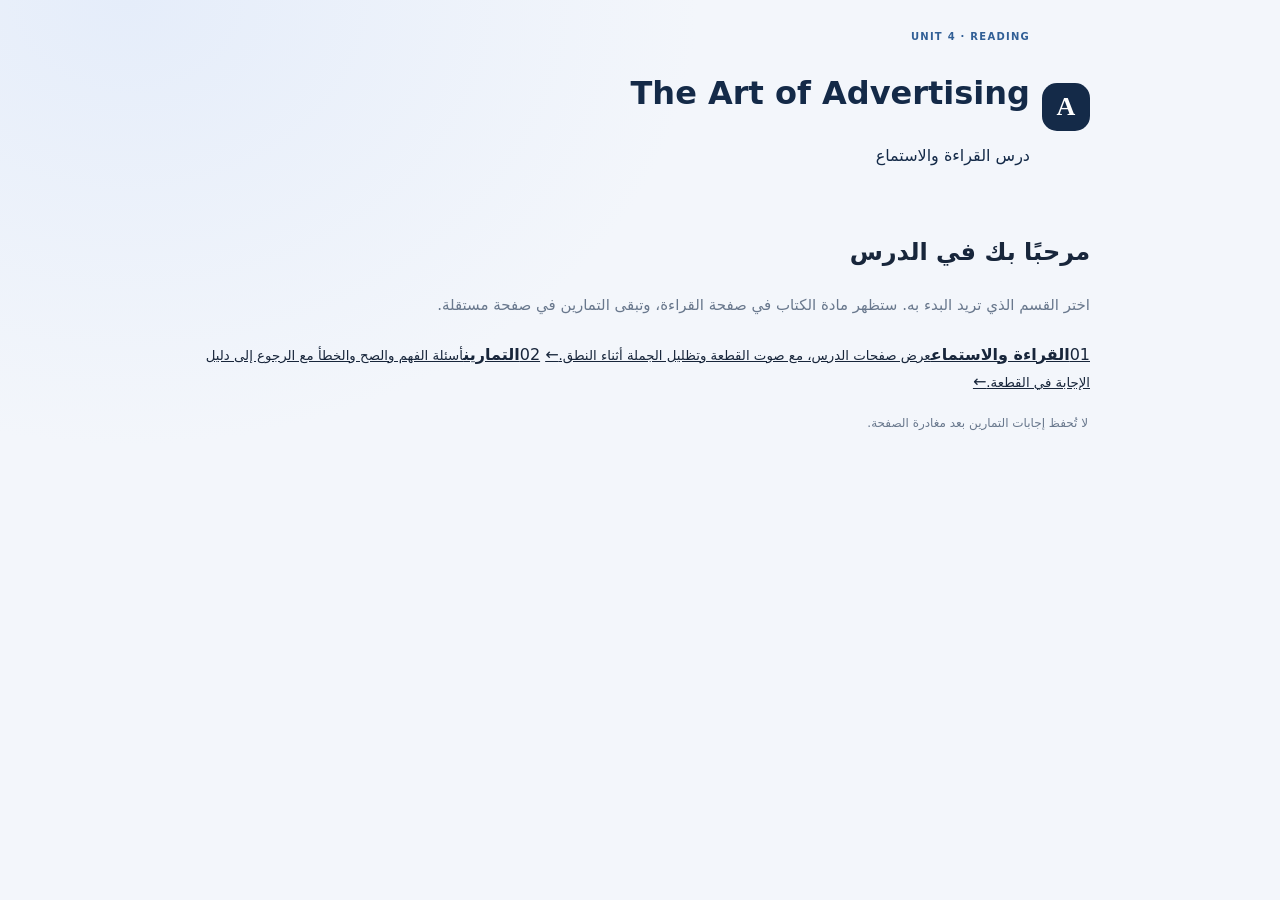
==== commit 5ceb2772: "Clarify that exercise answers are not saved" ====
--- a/public/index.html
+++ b/public/index.html
@@ -15,6 +15,6 @@
 <a class="learning-link" href="./textbook.html"><span class="menu-number">01</span><span><strong>القراءة والاستماع</strong><small>عرض صفحات الدرس، مع صوت القطعة وتظليل الجملة أثناء النطق.</small></span><span class="menu-arrow">←</span></a>
 <a class="learning-link" href="./quiz.html"><span class="menu-number">02</span><span><strong>التمارين</strong><small>أسئلة الفهم والصح والخطأ مع الرجوع إلى دليل الإجابة في القطعة.</small></span><span class="menu-arrow">←</span></a>
 </nav>
-<p class="home-note">يُحفظ تقدم التمارين على هذا الجهاز فقط.</p>
+<p class="home-note">لا تُحفظ إجابات التمارين بعد مغادرة الصفحة.</p>
 </main>
 </body></html>
